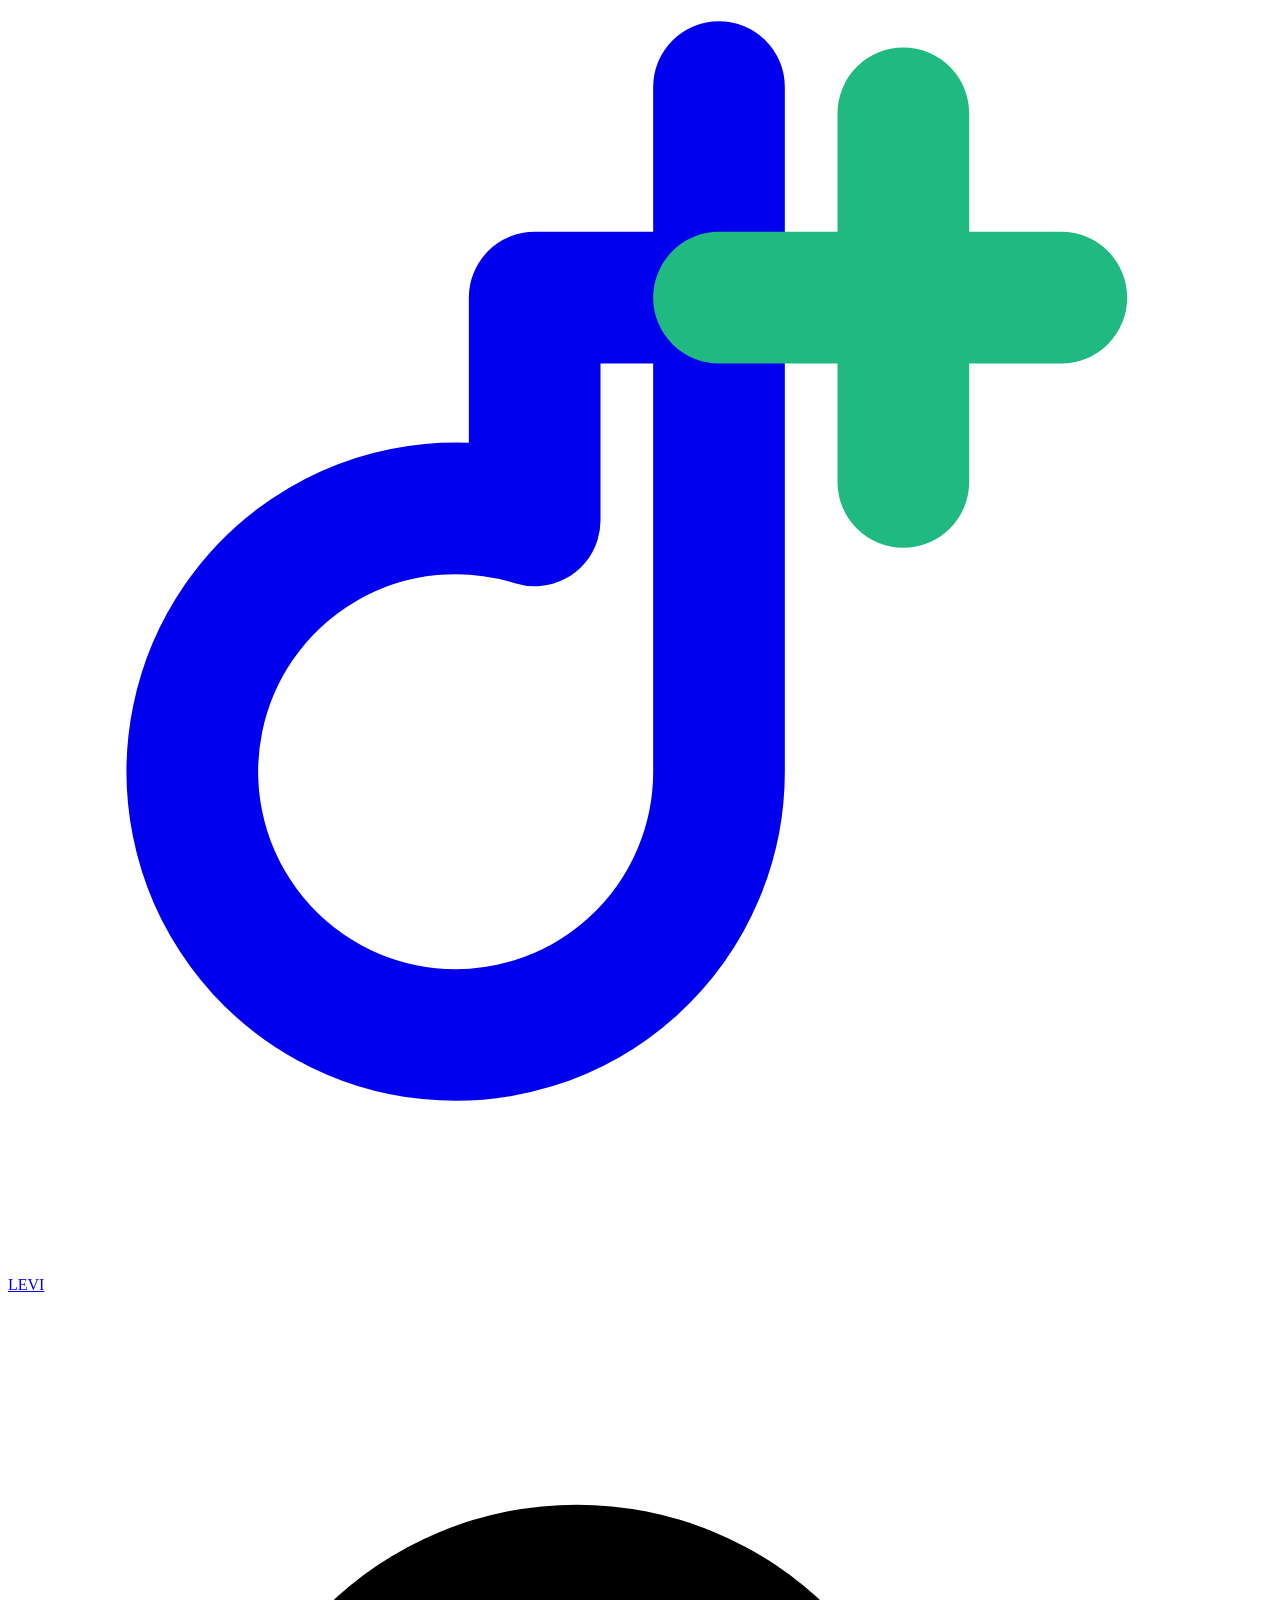
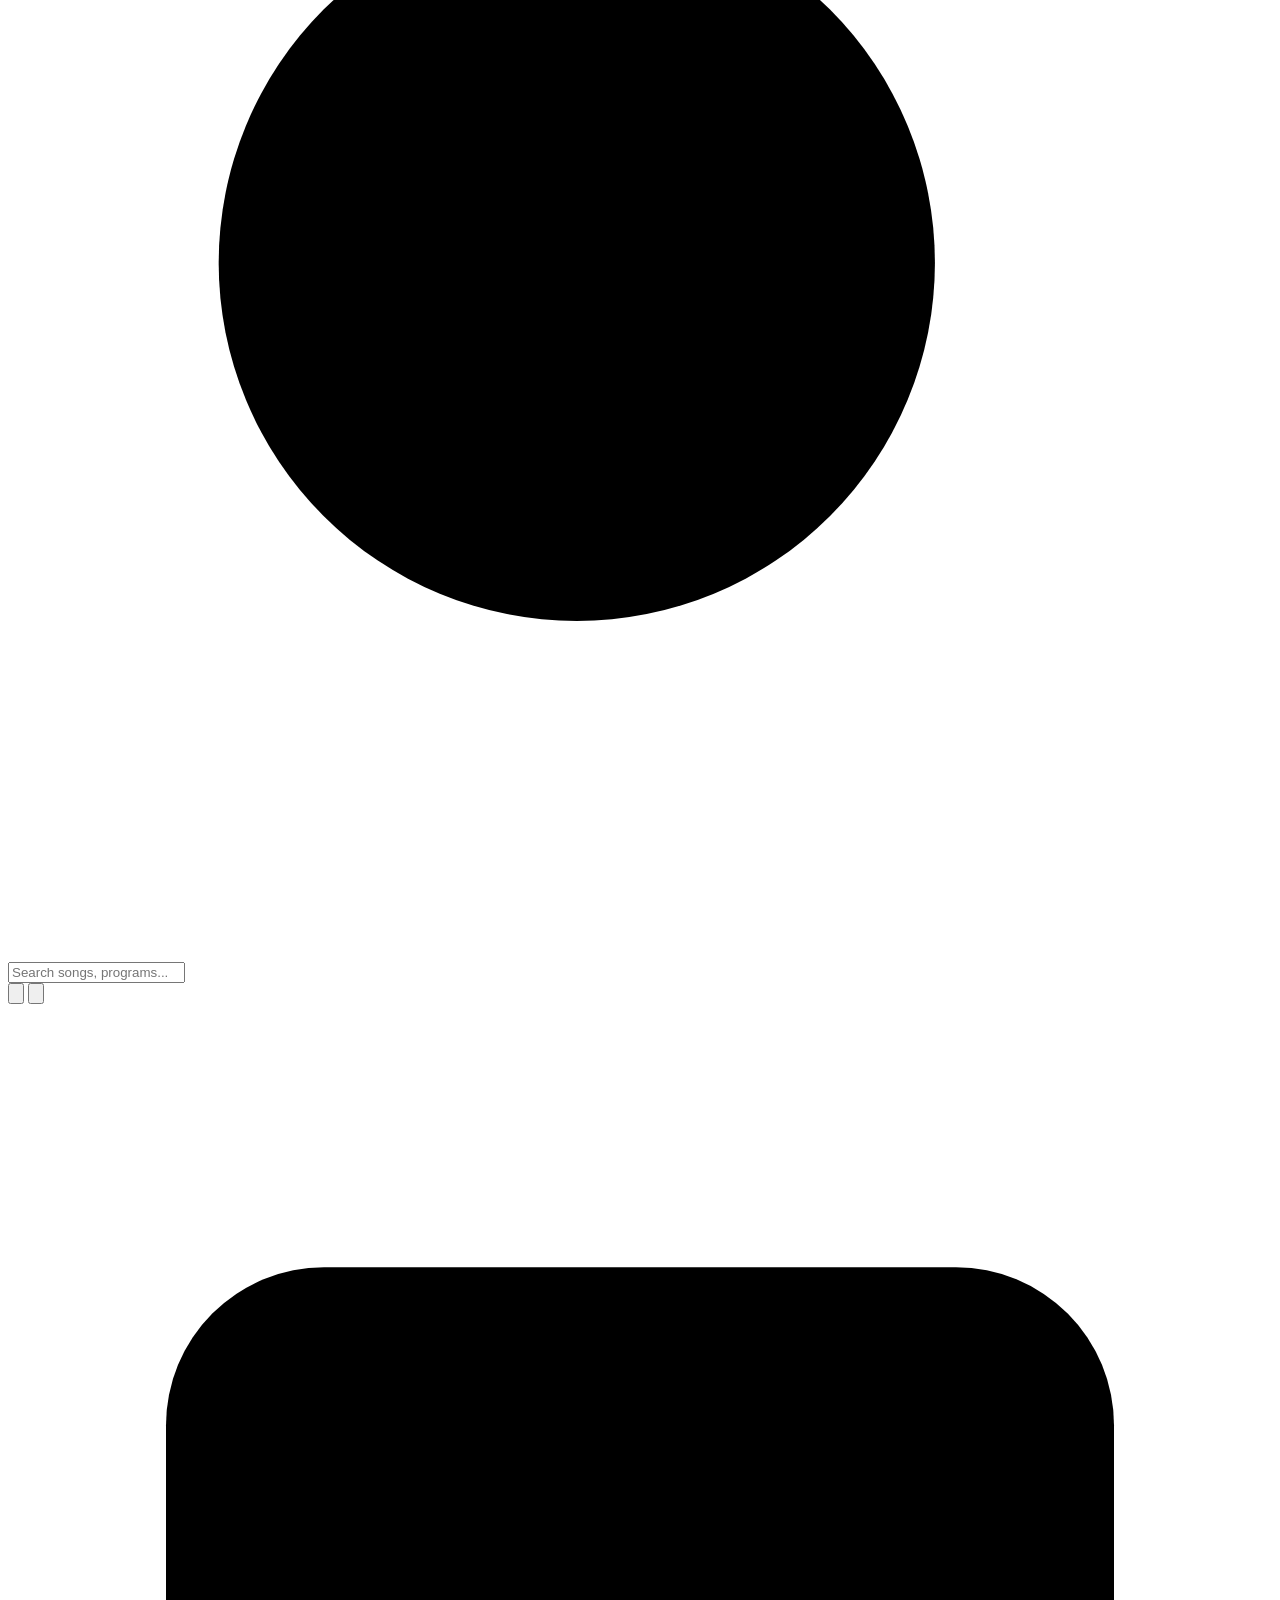
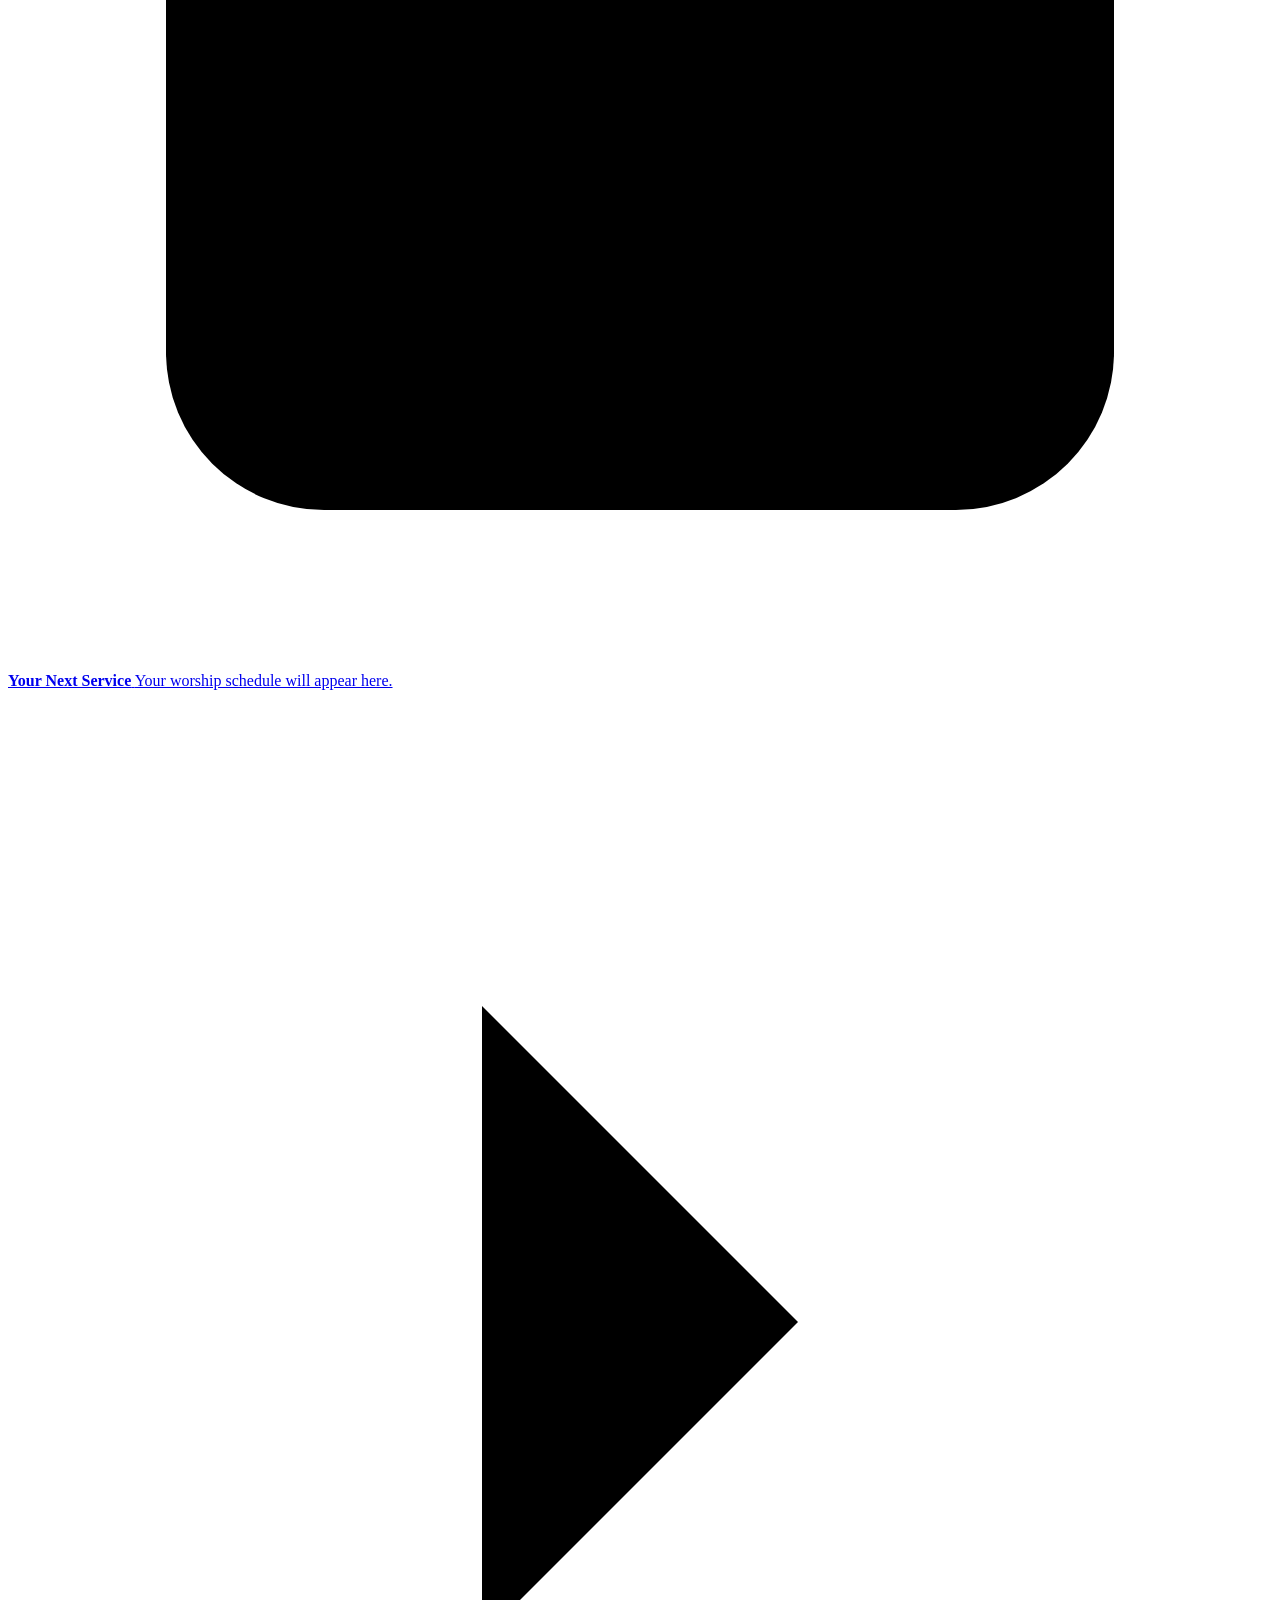
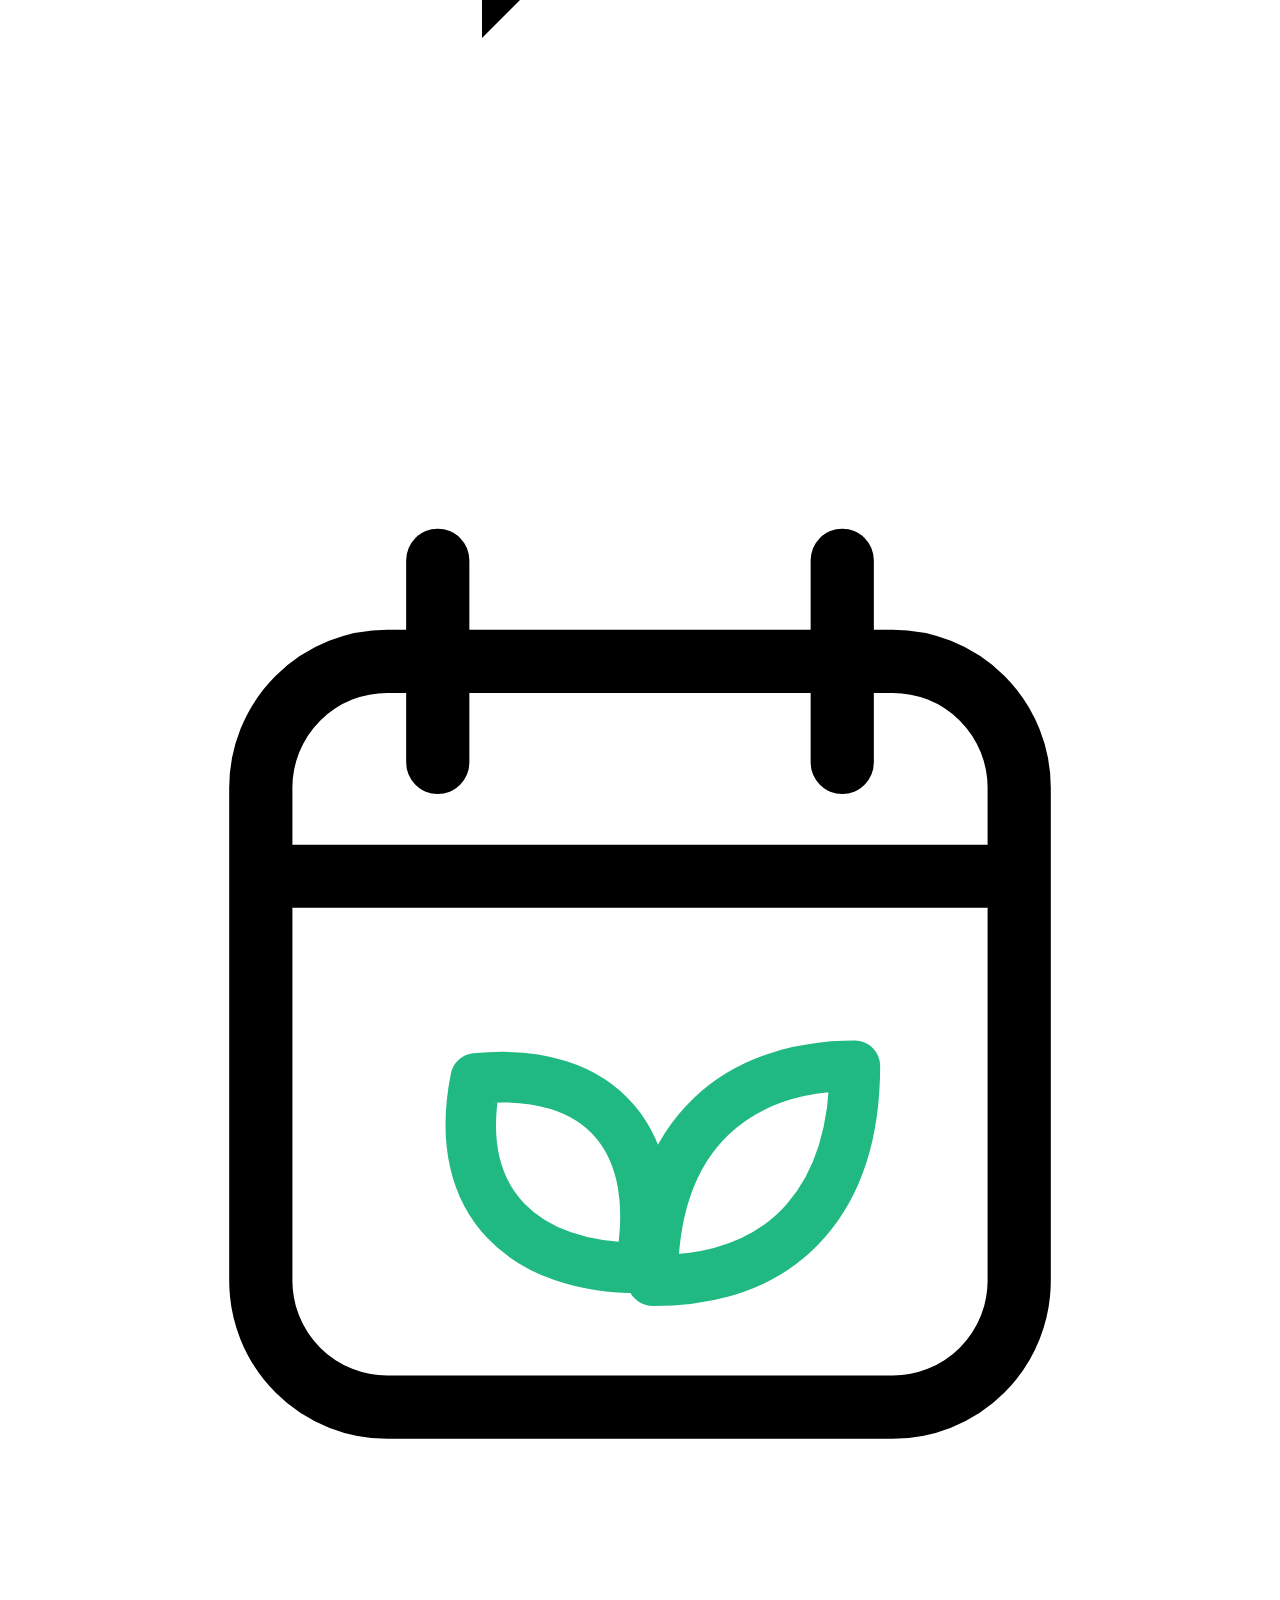
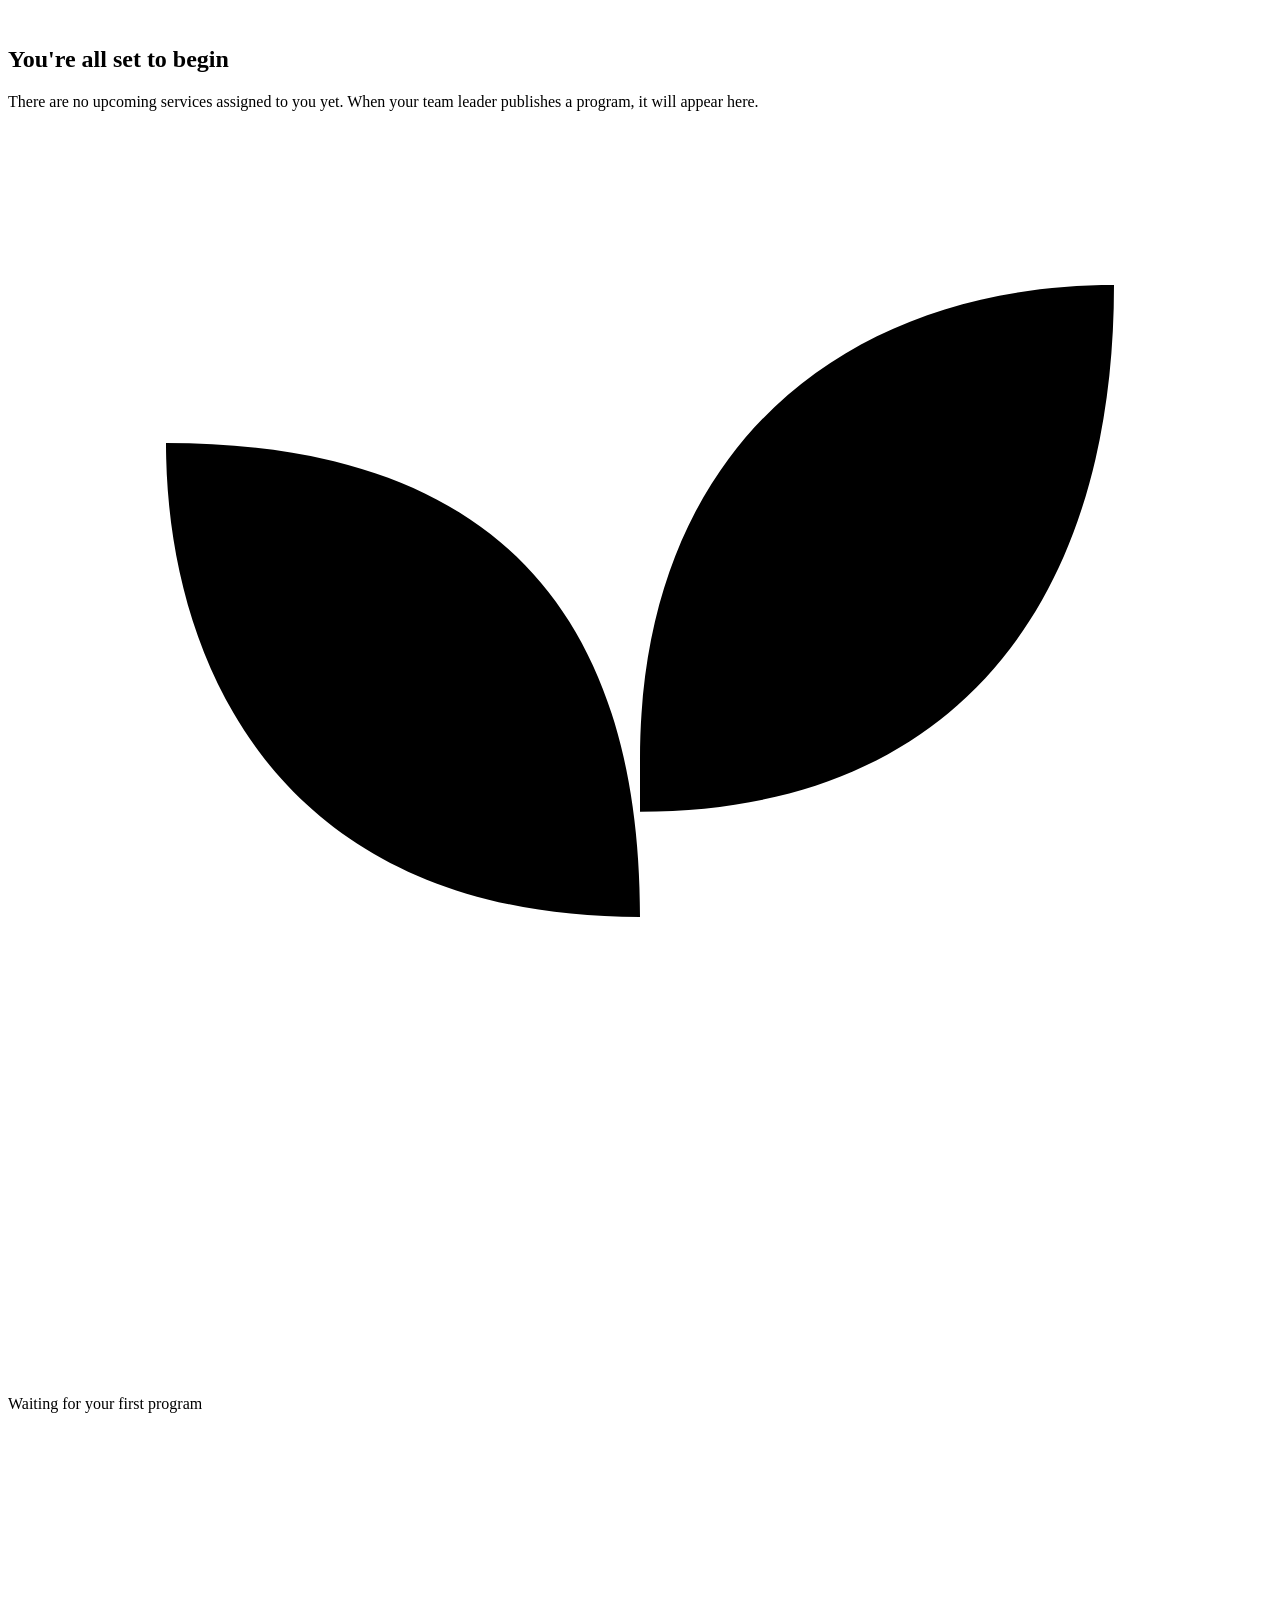
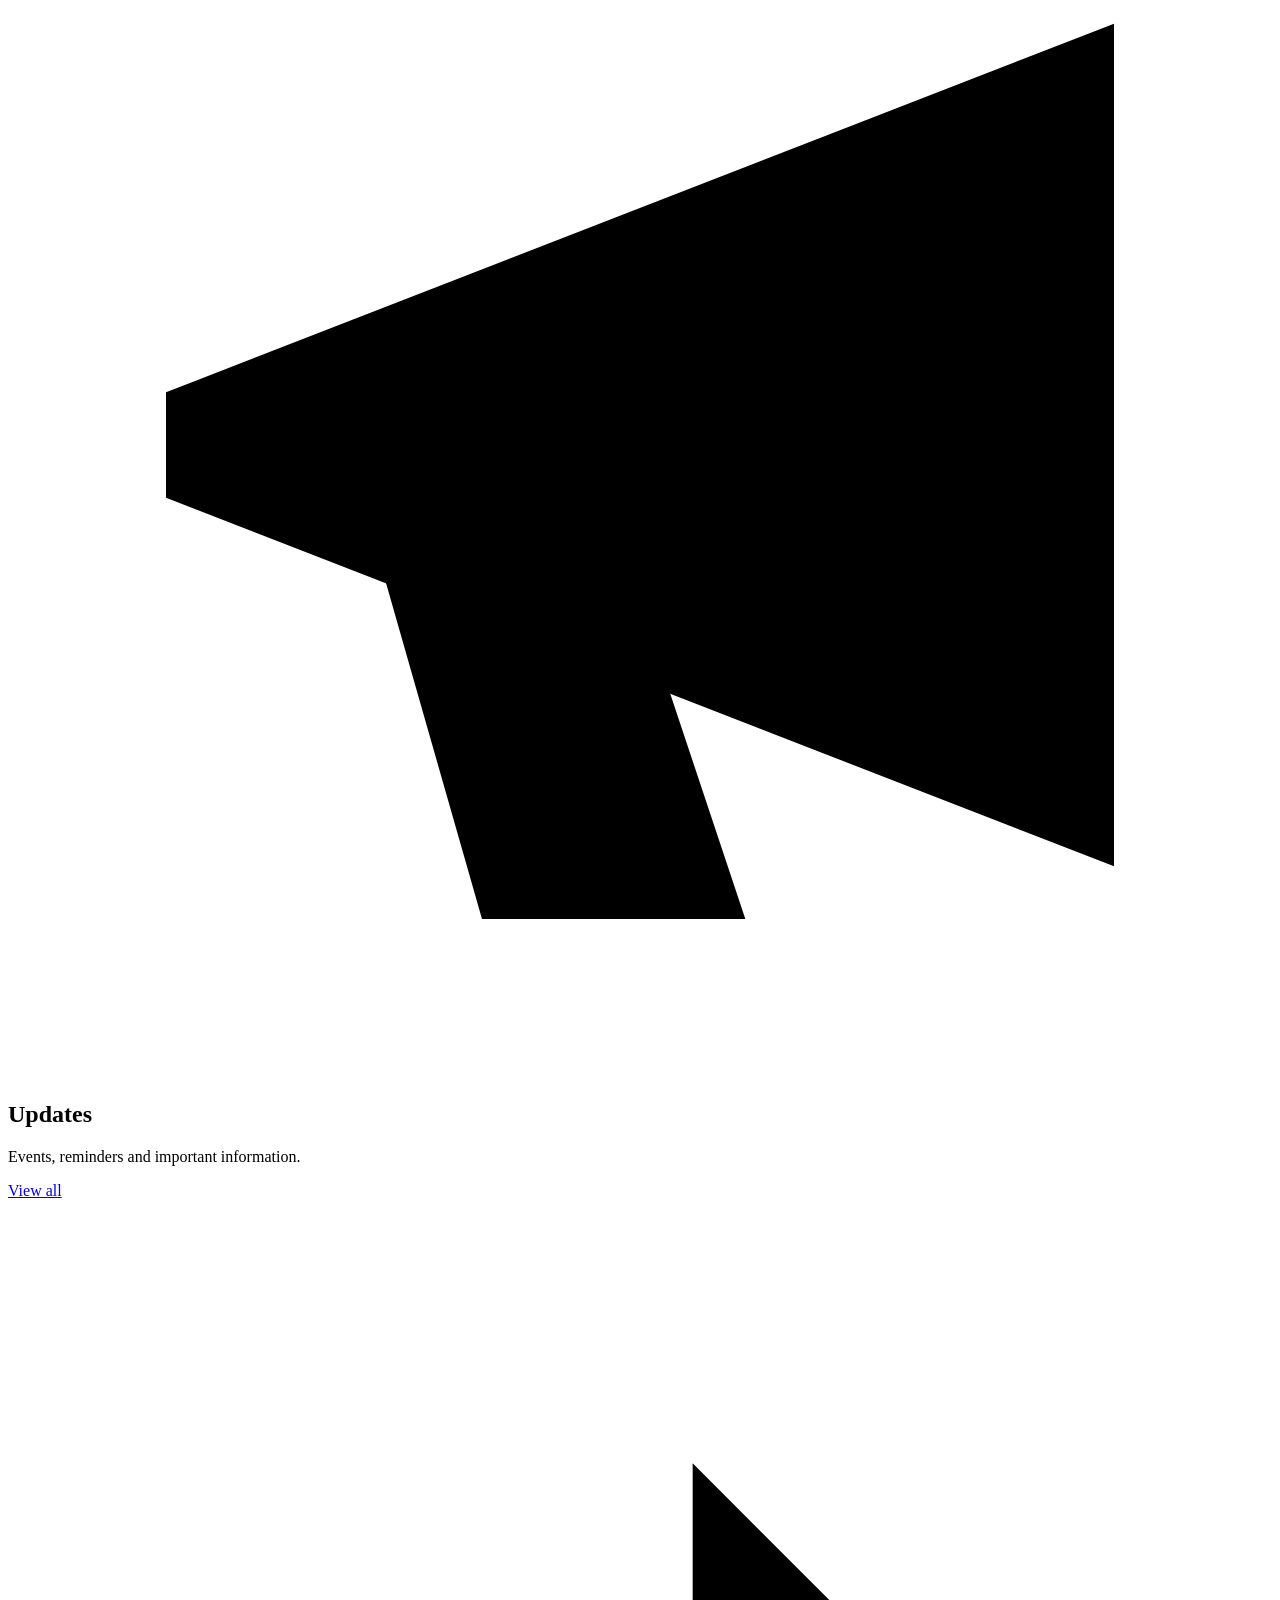
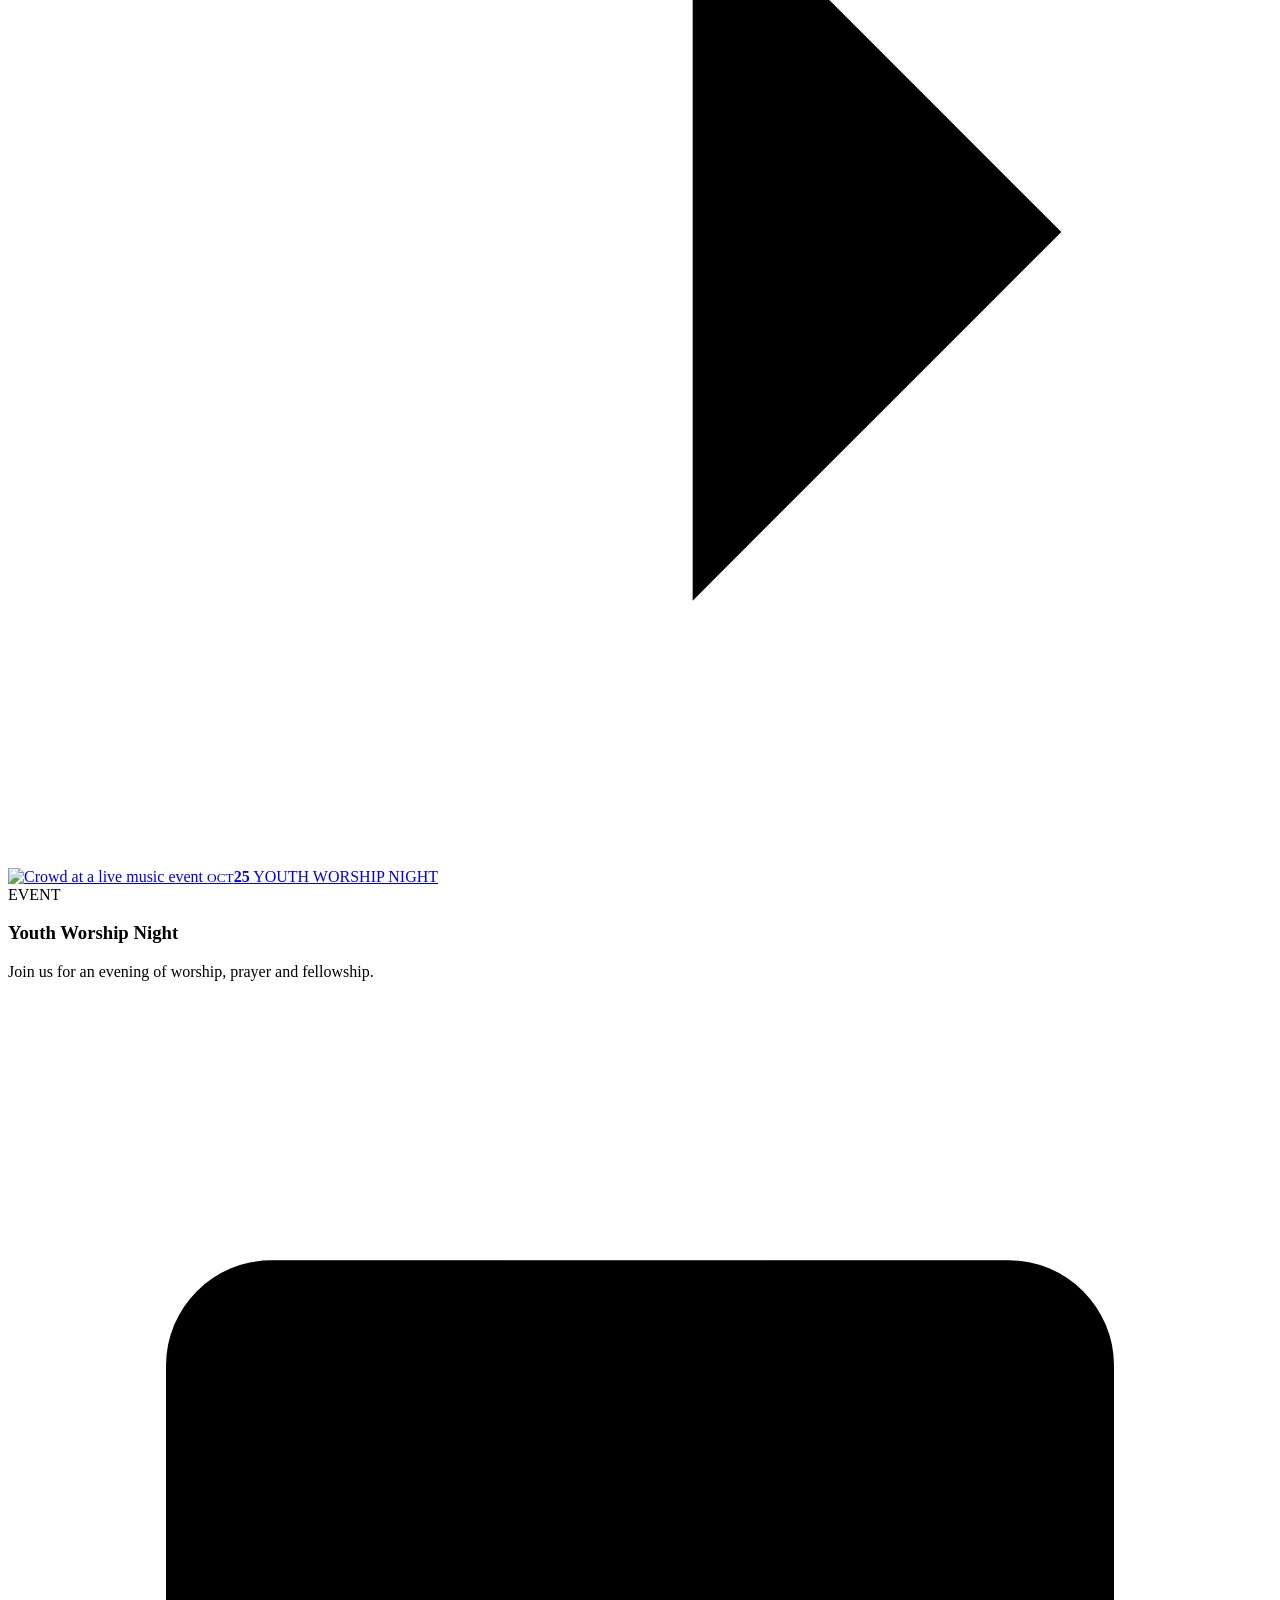
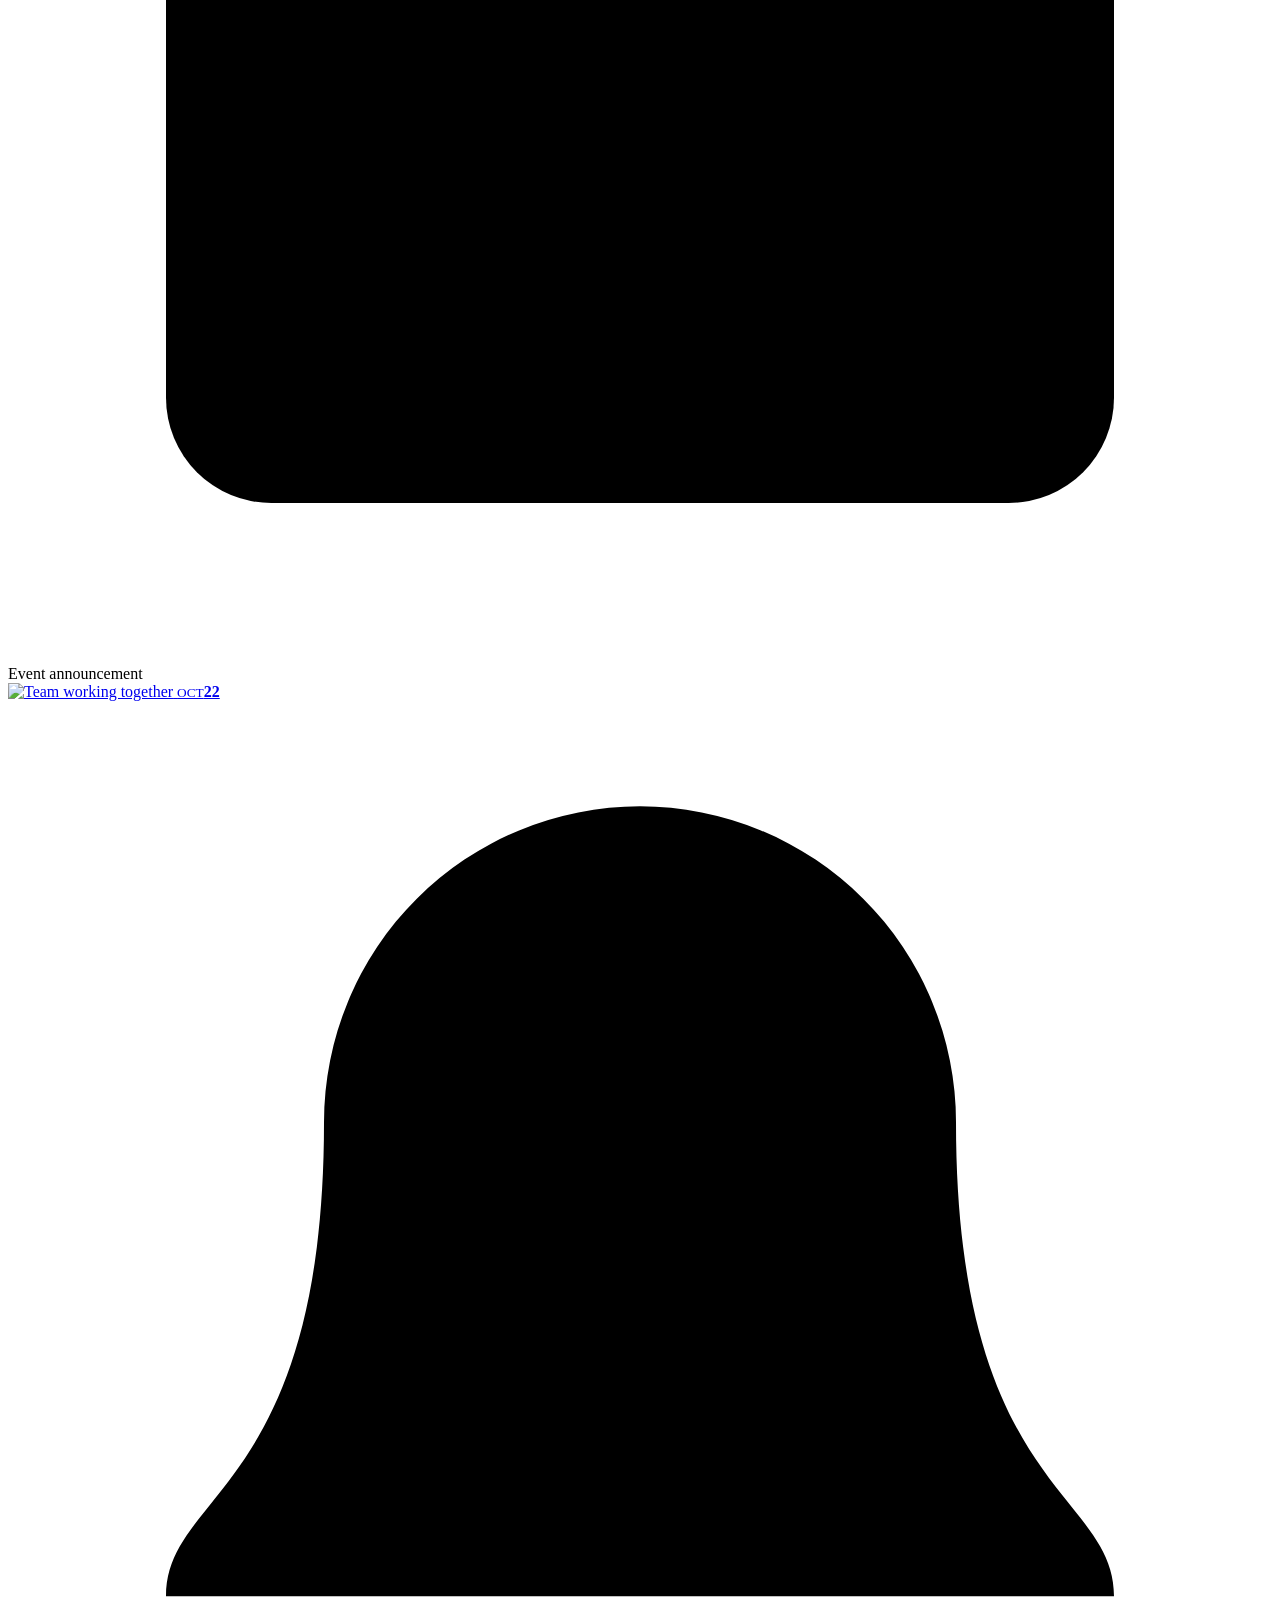
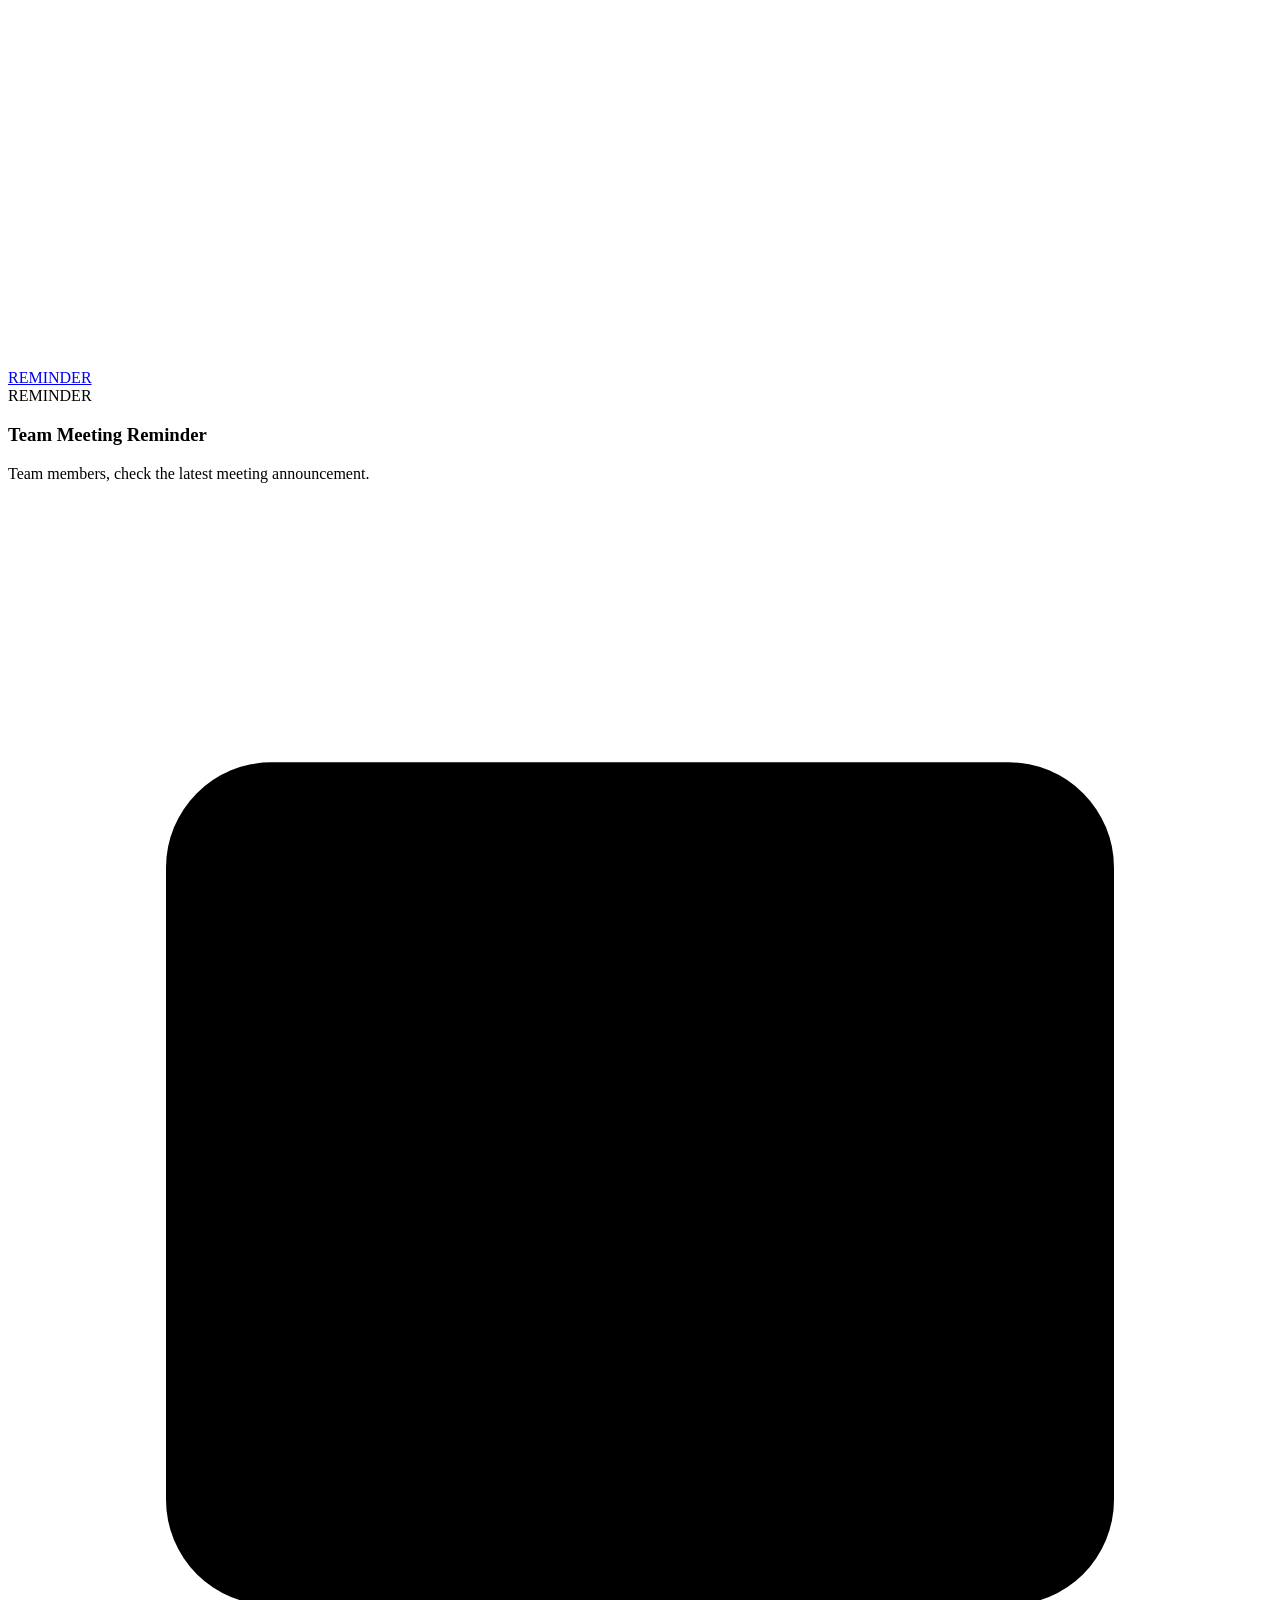
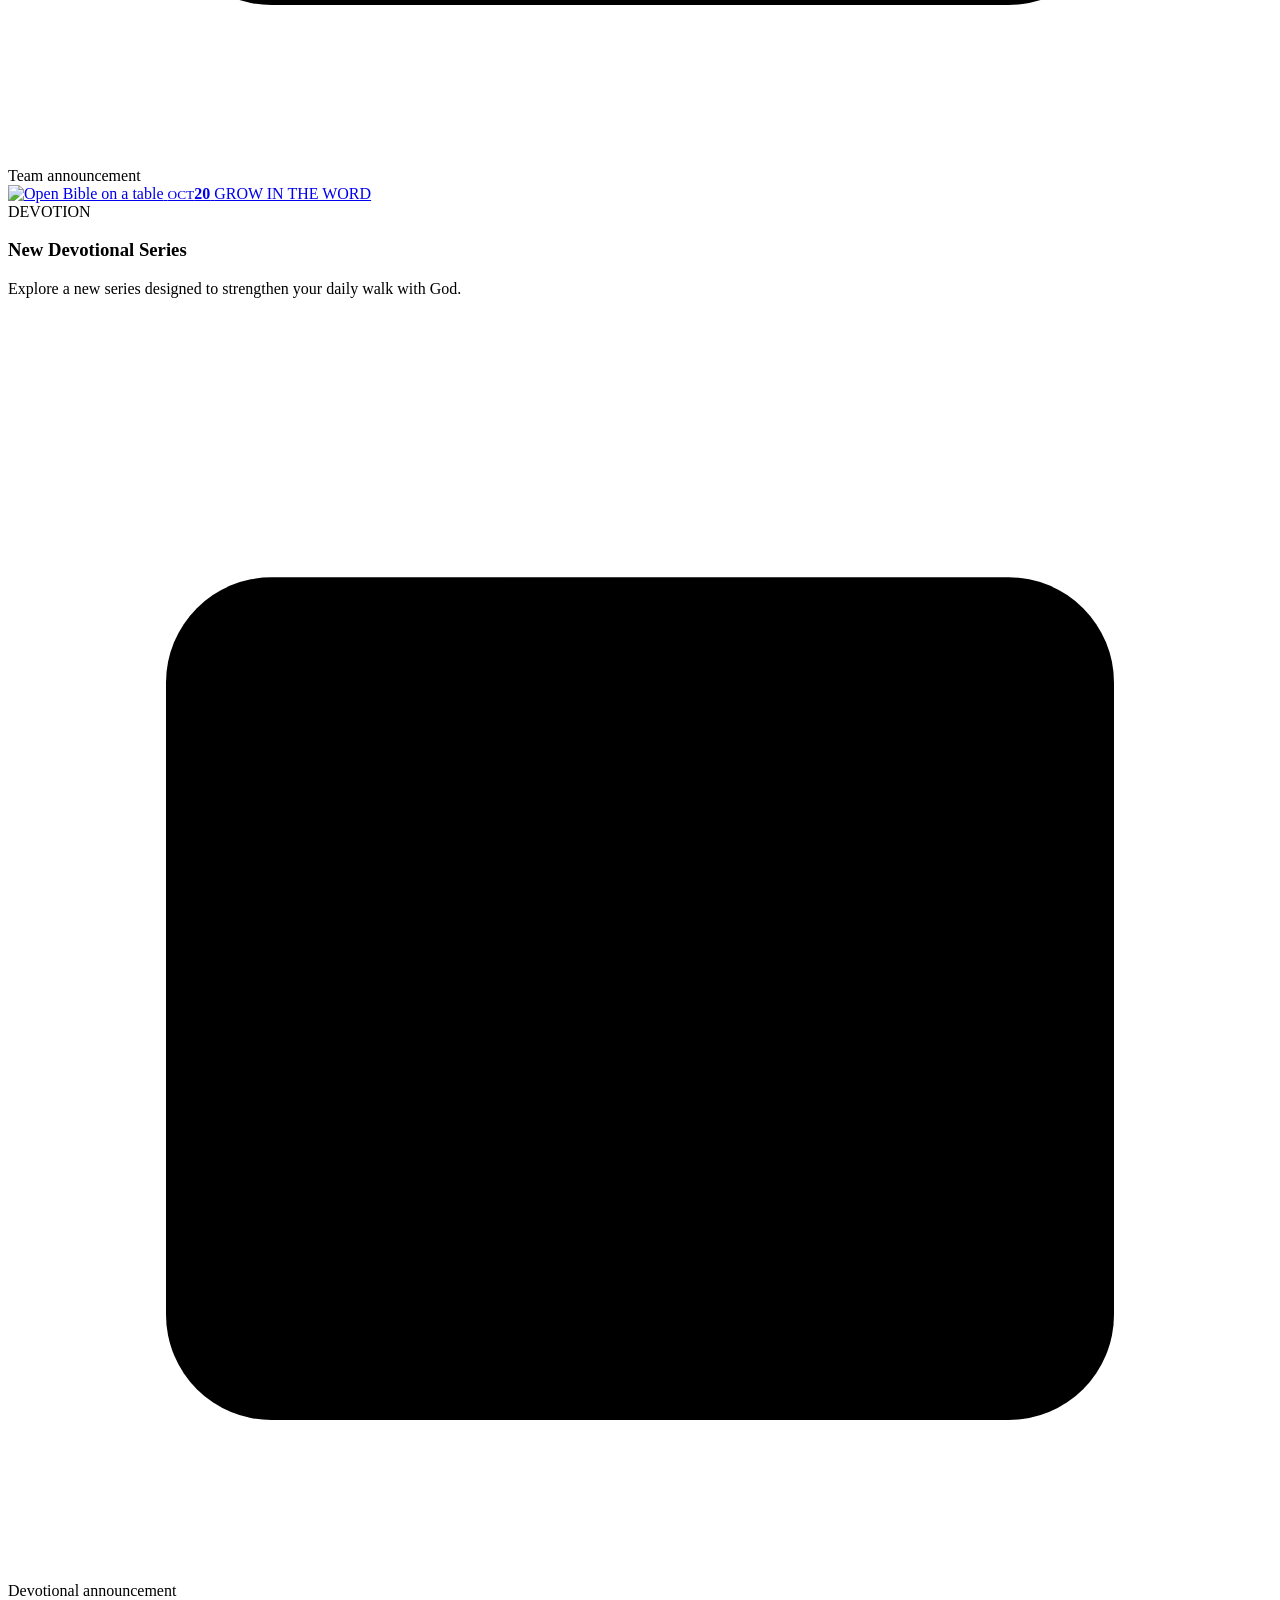
==== pages/dashboard.html @ 4d382a44 "Create dashboard.html" ====
<!DOCTYPE html>
<html lang="en">
<head>
  <meta charset="UTF-8">
  <meta name="viewport" content="width=device-width, initial-scale=1.0">
  <meta name="theme-color" content="#ffffff">
  <meta name="description" content="LEVI worship team dashboard">
  <title>LEVI | Home</title>

  <link rel="stylesheet" href="dashboard.css">
</head>

<body>
  <div class="app-shell">

    <!-- TOP BAR -->
    <header class="topbar">
      <a class="brand" href="dashboard.html" aria-label="LEVI Home">
        <svg class="brand-mark" viewBox="0 0 48 48" fill="none"
             aria-hidden="true">
          <path d="M27 3v26a10 10 0 1 1-7-9.54V11h7v18"
                stroke="currentColor" stroke-width="5"
                stroke-linecap="round" stroke-linejoin="round"/>
          <path d="M27 11h13M34 4v14"
                stroke="#20B981" stroke-width="5"
                stroke-linecap="round"/>
        </svg>
        <span>LEVI</span>
      </a>

      <label class="search-box">
        <svg viewBox="0 0 24 24" aria-hidden="true">
          <circle cx="10.8" cy="10.8" r="6.8"/>
          <path d="m16 16 4.5 4.5"/>
        </svg>
        <input id="dashboardSearch"
               type="search"
               placeholder="Search songs, programs..."
               aria-label="Search dashboard">
        <button id="clearSearch" class="clear-search"
                type="button" aria-label="Clear search" hidden>×</button>
      </label>

      <div class="header-actions">
        <button class="icon-button notification-button"
                id="notificationButton"
                aria-label="Notifications"
                type="button">
          <svg viewBox="0 0 24 24" aria-hidden="true">
            <path d="M18 8a6 6 0 0 0-12 0c0 7-3 7-3 9h18c0-2-3-2-3-9"/>
            <path d="M10 21h4"/>
          </svg>
          <span class="notification-dot"></span>
        </button>

        <button class="profile-button" id="profileButton"
                type="button" aria-label="Personal account">
          <svg viewBox="0 0 24 24" aria-hidden="true">
            <circle cx="12" cy="8" r="4"/>
            <path d="M4 21a8 8 0 0 1 16 0"/>
          </svg>
        </button>
      </div>
    </header>

    <main class="main-content">

      <!-- NEXT SERVICE -->
      <section class="service-card" id="nextService">
        <a class="service-heading" href="programs.html">
          <span class="service-icon">
            <svg viewBox="0 0 24 24" aria-hidden="true">
              <rect x="3" y="5" width="18" height="16" rx="3"/>
              <path d="M7 3v4M17 3v4M3 10h18"/>
              <path d="M8 14h2M14 14h2M8 17h2"/>
            </svg>
          </span>

          <span class="service-heading-copy">
            <strong>Your Next Service</strong>
            <span>Your worship schedule will appear here.</span>
          </span>

          <svg class="chevron" viewBox="0 0 24 24" aria-hidden="true">
            <path d="m9 18 6-6-6-6"/>
          </svg>
        </a>

        <div class="service-empty">
          <div class="calendar-art" aria-hidden="true">
            <svg viewBox="0 0 100 100" fill="none">
              <rect x="20" y="24" width="60" height="59"
                    rx="10" stroke="currentColor" stroke-width="5"/>
              <path d="M34 16v16M66 16v16M21 41h58"
                    stroke="currentColor" stroke-width="5"
                    stroke-linecap="round"/>
              <path d="M37 57c10-1 15 5 13 15-9 0-15-5-13-15Z"
                    stroke="#20B981" stroke-width="4"
                    stroke-linejoin="round"/>
              <path d="M51 73c0-12 7-17 16-17 0 10-5 17-16 17Z"
                    stroke="#20B981" stroke-width="4"
                    stroke-linejoin="round"/>
            </svg>
          </div>

          <h1>You're all set to begin</h1>
          <p>
            There are no upcoming services assigned to you yet.
            When your team leader publishes a program, it will appear here.
          </p>

          <div class="waiting-pill">
            <svg viewBox="0 0 24 24" aria-hidden="true">
              <path d="M12 21V11M12 15C5 15 3 10 3 6c6 0 9 3 9 9ZM12 12c0-6 4-9 9-9 0 6-3 10-9 10"/>
            </svg>
            <span>Waiting for your first program</span>
          </div>
        </div>
      </section>

      <!-- UPDATES -->
      <section class="updates-section" id="updates">
        <div class="section-heading">
          <div class="section-heading-main">
            <span class="section-icon">
              <svg viewBox="0 0 24 24" aria-hidden="true">
                <path d="m3 11 18-7v16L3 13v-2Z"/>
                <path d="m7 14 2 7h5l-3-9M21 9l2-2M21 16l2 2"/>
              </svg>
            </span>
            <div>
              <h2>Updates</h2>
              <p>Events, reminders and important information.</p>
            </div>
          </div>

          <a class="view-all" href="updates.html">
            View all
            <svg viewBox="0 0 24 24" aria-hidden="true">
              <path d="M5 12h14M13 5l7 7-7 7"/>
            </svg>
          </a>
        </div>

        <div class="updates-track" id="updatesTrack">

          <!-- DEMO UPDATE 1 -->
          <article class="update-card" data-search="youth worship night event">
            <a class="poster poster-youth" href="updates.html"
               aria-label="Youth Worship Night update">
              <img
                src="https://images.unsplash.com/photo-1501386761578-eac5c94b800a?auto=format&fit=crop&w=800&q=80"
                alt="Crowd at a live music event"
                loading="lazy">
              <span class="poster-date">
                <small>OCT</small><strong>25</strong>
              </span>
              <span class="poster-overlay">YOUTH WORSHIP NIGHT</span>
            </a>

            <div class="update-body">
              <span class="update-type event-type">EVENT</span>
              <h3>Youth Worship Night</h3>
              <p>Join us for an evening of worship, prayer and fellowship.</p>
              <div class="update-meta">
                <svg viewBox="0 0 24 24" aria-hidden="true">
                  <rect x="3" y="5" width="18" height="16" rx="2"/>
                  <path d="M7 3v4M17 3v4M3 10h18"/>
                </svg>
                <span>Event announcement</span>
              </div>
            </div>
          </article>

          <!-- DEMO UPDATE 2 -->
          <article class="update-card"
                   data-search="team meeting reminder rehearsal">
            <a class="poster poster-reminder" href="updates.html"
               aria-label="Team Meeting Reminder update">
              <img
                src="https://images.unsplash.com/photo-1516321318423-f06f85e504b3?auto=format&fit=crop&w=800&q=80"
                alt="Team working together"
                loading="lazy">
              <span class="poster-date">
                <small>OCT</small><strong>22</strong>
              </span>
              <span class="poster-overlay">
                <svg viewBox="0 0 24 24" aria-hidden="true">
                  <path d="M18 8a6 6 0 0 0-12 0c0 7-3 7-3 9h18c0-2-3-2-3-9"/>
                  <path d="M10 21h4"/>
                </svg>
                REMINDER
              </span>
            </a>

            <div class="update-body">
              <span class="update-type reminder-type">REMINDER</span>
              <h3>Team Meeting Reminder</h3>
              <p>Team members, check the latest meeting announcement.</p>
              <div class="update-meta">
                <svg viewBox="0 0 24 24" aria-hidden="true">
                  <rect x="3" y="5" width="18" height="16" rx="2"/>
                  <path d="M7 3v4M17 3v4M3 10h18"/>
                </svg>
                <span>Team announcement</span>
              </div>
            </div>
          </article>

          <!-- DEMO UPDATE 3 -->
          <article class="update-card"
                   data-search="new devotional series bible scripture">
            <a class="poster poster-devotion" href="updates.html"
               aria-label="New Devotional Series update">
              <img
                src="https://images.unsplash.com/photo-1504052434569-70ad5836ab65?auto=format&fit=crop&w=800&q=80"
                alt="Open Bible on a table"
                loading="lazy">
              <span class="poster-date">
                <small>OCT</small><strong>20</strong>
              </span>
              <span class="poster-overlay">GROW IN THE WORD</span>
            </a>

            <div class="update-body">
              <span class="update-type info-type">DEVOTION</span>
              <h3>New Devotional Series</h3>
              <p>Explore a new series designed to strengthen your daily walk with God.</p>
              <div class="update-meta">
                <svg viewBox="0 0 24 24" aria-hidden="true">
                  <rect x="3" y="5" width="18" height="16" rx="2"/>
                  <path d="M7 3v4M17 3v4M3 10h18"/>
                </svg>
                <span>Devotional announcement</span>
              </div>
            </div>
          </article>

        </div>

        <p class="no-results" id="noSearchResults" hidden>
          No matching updates found.
        </p>
      </section>

      <!-- DAILY DEVOTION -->
      <section class="devotion-banner" id="dailyDevotion">
        <div class="devotion-icon">
          <svg viewBox="0 0 24 24" aria-hidden="true">
            <path d="M12 6C9 3 5 3 3 4v16c3-1 6-1 9 2 3-3 6-3 9-2V4c-2-1-6-1-9 2Z"/>
            <path d="M12 6v16"/>
          </svg>
        </div>

        <div class="devotion-copy">
          <h2>Daily Devotion</h2>
          <p>A little time with God each day makes a big difference.</p>
          <a href="devotion.html" class="devotion-link">
            Read today
            <svg viewBox="0 0 24 24" aria-hidden="true">
              <path d="M5 12h14M13 5l7 7-7 7"/>
            </svg>
          </a>
        </div>

        <div class="devotion-decoration" aria-hidden="true">
          <svg viewBox="0 0 120 120" fill="none">
            <path d="M60 105V43M60 69C36 69 24 53 24 33c23 0 36 14 36 36ZM60 54c0-24 16-38 37-38 0 24-14 39-37 39Z"
                  stroke="currentColor" stroke-width="5"
                  stroke-linecap="round" stroke-linejoin="round"/>
          </svg>
        </div>
      </section>

    </main>

    <!-- BOTTOM NAVIGATION -->
    <nav class="bottom-nav" aria-label="Main navigation">
      <a class="nav-item active" href="dashboard.html"
         aria-current="page">
        <svg viewBox="0 0 24 24" aria-hidden="true">
          <path d="m3 10 9-7 9 7v10a1 1 0 0 1-1 1h-6v-7h-4v7H4a1 1 0 0 1-1-1V10Z"/>
        </svg>
        <span>Home</span>
      </a>

      <a class="nav-item" href="programs.html">
        <svg viewBox="0 0 24 24" aria-hidden="true">
          <rect x="3" y="5" width="18" height="16" rx="3"/>
          <path d="M7 3v4M17 3v4M3 10h18M8 14h2M14 14h2M8 17h2"/>
        </svg>
        <span>Programs</span>
      </a>

      <a class="nav-item" href="songs.html">
        <svg viewBox="0 0 24 24" aria-hidden="true">
          <path d="M9 18V5l12-2v13"/>
          <circle cx="6" cy="18" r="3"/>
          <circle cx="18" cy="16" r="3"/>
        </svg>
        <span>Songs</span>
      </a>

      <a class="nav-item" href="chat.html">
        <svg viewBox="0 0 24 24" aria-hidden="true">
          <path d="M21 11.5a8.5 8.5 0 0 1-8.5 8.5 9 9 0 0 1-4-.9L3 21l1.9-5.5a9 9 0 0 1-.9-4A8.5 8.5 0 0 1 12.5 3H13a8.5 8.5 0 0 1 8 8v.5Z"/>
          <path d="M8 12h.01M12 12h.01M16 12h.01"/>
        </svg>
        <span>Chat</span>
      </a>

      <a class="nav-item" href="updates.html">
        <svg viewBox="0 0 24 24" aria-hidden="true">
          <path d="m3 11 18-7v16L3 13v-2Z"/>
          <path d="m7 14 2 7h5l-3-9M21 9l2-2M21 16l2 2"/>
        </svg>
        <span>Updates</span>
      </a>

      <a class="nav-item" href="settings.html">
        <svg viewBox="0 0 24 24" aria-hidden="true">
          <circle cx="12" cy="12" r="3"/>
          <path d="m19.4 15 .1.1 1.4 1.1-1.5 2.6-1.7-.6a8 8 0 0 1-1.6.9l-.3 1.8h-3l-.3-1.8a8 8 0 0 1-1.6-.9l-1.7.6-1.5-2.6 1.4-1.1a8 8 0 0 1 0-1.9l-1.4-1.2 1.5-2.5 1.7.6a8 8 0 0 1 1.6-.9l.3-1.8h3l.3 1.8a8 8 0 0 1 1.6.9l1.7-.6 1.5 2.5-1.4 1.2a8 8 0 0 1 0 1.9Z"
                transform="translate(-1 -1)"/>
        </svg>
        <span>Settings</span>
      </a>
    </nav>

  </div>

  <div class="toast" id="toast" role="status" aria-live="polite"></div>

  <script type="module">
    const searchInput = document.getElementById("dashboardSearch");
    const clearButton = document.getElementById("clearSearch");
    const updateCards = [...document.querySelectorAll(".update-card")];
    const noResults = document.getElementById("noSearchResults");
    const toast = document.getElementById("toast");
    let toastTimer;

    function showToast(message) {
      toast.textContent = message;
      toast.classList.add("visible");
      clearTimeout(toastTimer);
      toastTimer = setTimeout(() => {
        toast.classList.remove("visible");
      }, 2600);
    }

    function filterUpdates() {
      const query = searchInput.value.trim().toLowerCase();
      let visible = 0;

      updateCards.forEach(card => {
        const matches = card.textContent.toLowerCase().includes(query)
          || (card.dataset.search || "").includes(query);

        card.hidden = !matches;
        if (matches) visible++;
      });

      noResults.hidden = visible > 0;
      clearButton.hidden = !query;
    }

    searchInput.addEventListener("input", filterUpdates);

    clearButton.addEventListener("click", () => {
      searchInput.value = "";
      filterUpdates();
      searchInput.focus();
    });

    document.getElementById("notificationButton")
      .addEventListener("click", () => {
        showToast("You're all caught up with this demo.");
      });

    document.getElementById("profileButton")
      .addEventListener("click", () => {
        window.location.href = "settings.html";
      });

    // Keep unfinished destinations from leading to a 404.
    // Replace this with real navigation as each page is built.
    document.querySelectorAll(
      'a[href="programs.html"], a[href="songs.html"], ' +
      'a[href="chat.html"], a[href="updates.html"], ' +
      'a[href="settings.html"], a[href="devotion.html"]'
    ).forEach(link => {
      link.addEventListener("click", event => {
        event.preventDefault();
        const page = link.getAttribute("href");
        showToast(page.replace(".html", "") +
          " will be connected when that page is ready.");
      });
    });
  </script>
</body>
</html>
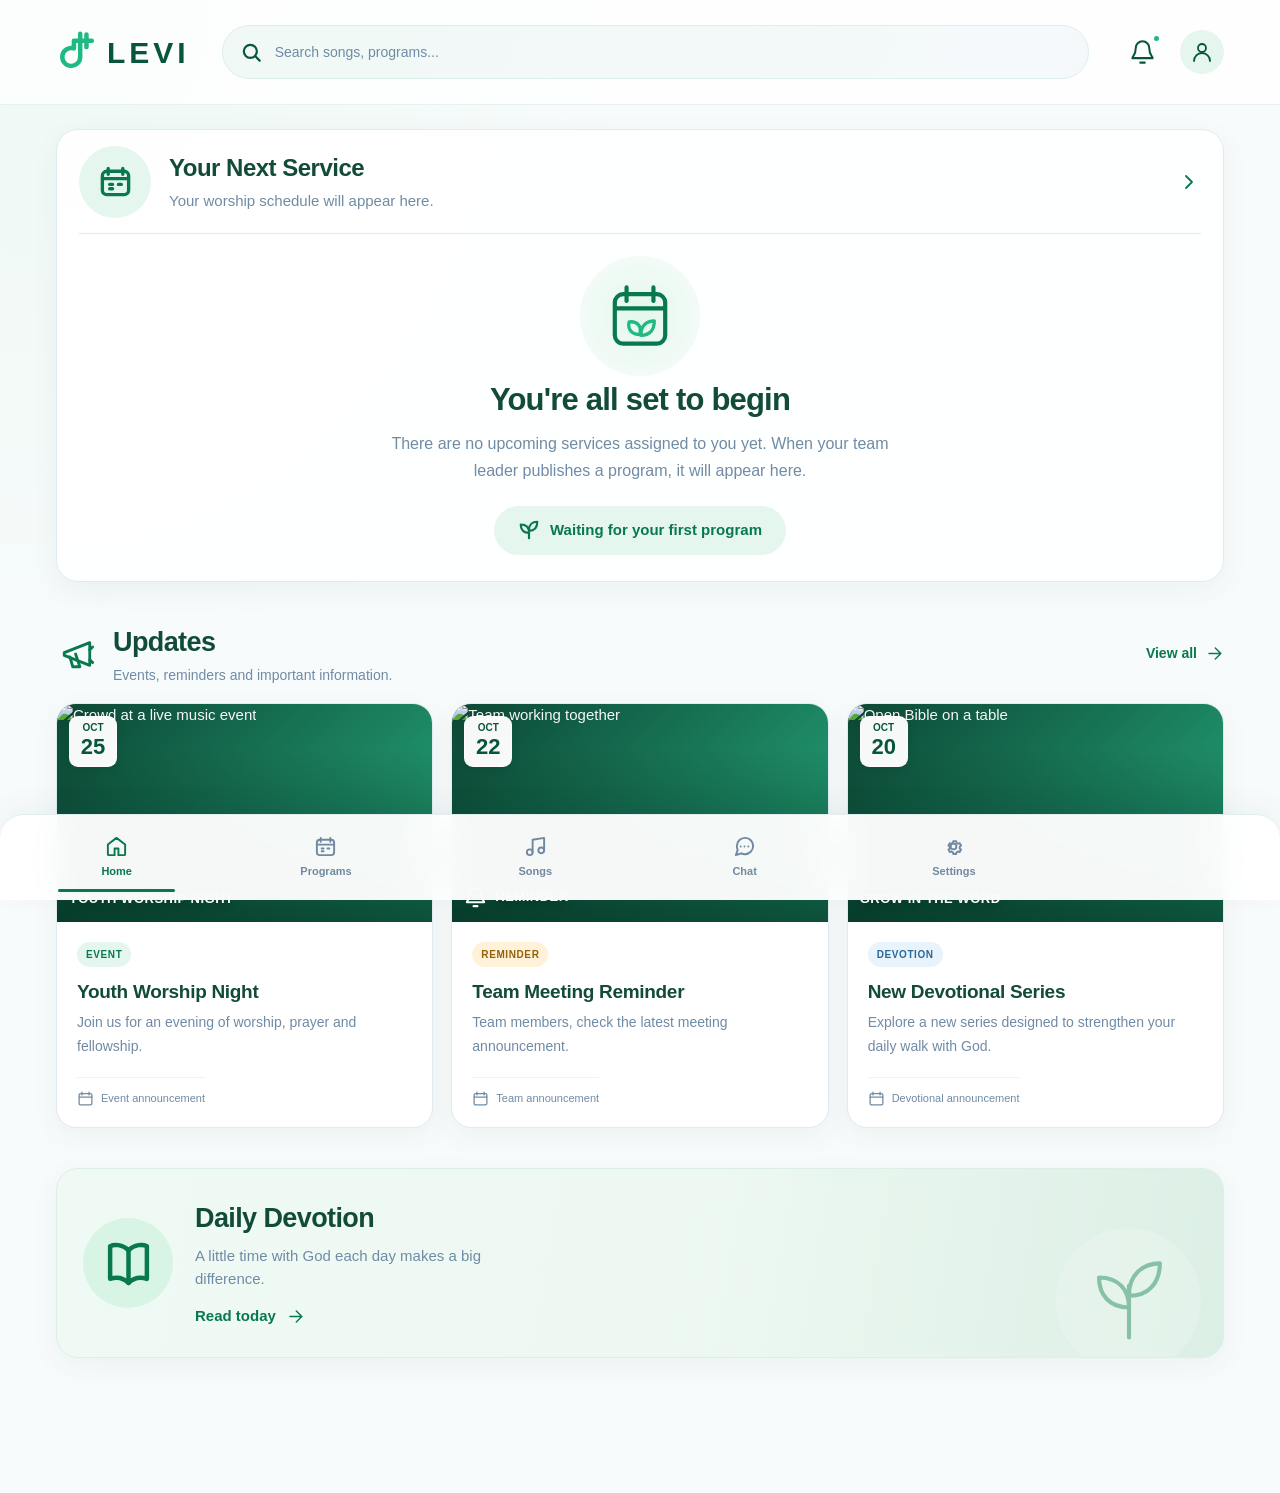
==== commit f4204c4d: "Update dashboard.html" ====
--- a/pages/dashboard.html
+++ b/pages/dashboard.html
@@ -310,13 +310,7 @@
         <span>Chat</span>
       </a>
 
-      <a class="nav-item" href="updates.html">
-        <svg viewBox="0 0 24 24" aria-hidden="true">
-          <path d="m3 11 18-7v16L3 13v-2Z"/>
-          <path d="m7 14 2 7h5l-3-9M21 9l2-2M21 16l2 2"/>
-        </svg>
-        <span>Updates</span>
-      </a>
+
 
       <a class="nav-item" href="settings.html">
         <svg viewBox="0 0 24 24" aria-hidden="true">
--- a/pages/dashboard.css
+++ b/pages/dashboard.css
@@ -0,0 +1,1165 @@
+
+/* LEVI — Premium responsive dashboard */
+
+:root {
+  --green: #08794d;
+  --green-dark: #07563b;
+  --green-bright: #20b981;
+  --green-soft: #e5f6ee;
+  --green-pale: #f3faf6;
+  --text: #124b38;
+  --muted: #708ba5;
+  --border: #dfebf0;
+  --surface: #ffffff;
+  --page: #f8fbfc;
+  --shadow: 0 8px 28px rgba(19, 75, 57, .055);
+  --radius: 22px;
+}
+
+* {
+  box-sizing: border-box;
+}
+
+html {
+  scroll-behavior: smooth;
+  -webkit-text-size-adjust: 100%;
+}
+
+body {
+  margin: 0;
+  color: var(--text);
+  background:
+    radial-gradient(ellipse at 5% 0%, #eef9f4 0, transparent 35%),
+    var(--page);
+  font-family: Inter, -apple-system, BlinkMacSystemFont, "Segoe UI",
+    Roboto, Arial, sans-serif;
+  font-size: 15px;
+  line-height: 1.5;
+  -webkit-font-smoothing: antialiased;
+}
+
+button,
+input,
+a {
+  font: inherit;
+}
+
+a {
+  color: inherit;
+  text-decoration: none;
+}
+
+button {
+  color: inherit;
+}
+
+button:focus-visible,
+a:focus-visible,
+input:focus-visible {
+  outline: 3px solid #78dcb2;
+  outline-offset: 3px;
+}
+
+svg {
+  display: block;
+  width: 24px;
+  height: 24px;
+  fill: none;
+  stroke: currentColor;
+  stroke-width: 1.8;
+  stroke-linecap: round;
+  stroke-linejoin: round;
+}
+
+[hidden] {
+  display: none !important;
+}
+
+.app-shell {
+  width: 100%;
+  max-width: 1600px;
+  min-height: 100vh;
+  margin: 0 auto;
+  padding-bottom: 110px;
+}
+
+/* HEADER */
+
+.topbar {
+  display: grid;
+  grid-template-columns: auto minmax(160px, 1fr) auto;
+  align-items: center;
+  gap: clamp(12px, 2.5vw, 34px);
+  padding: 25px clamp(20px, 4.5vw, 56px);
+  background: rgba(255, 255, 255, .84);
+  border-bottom: 1px solid rgba(223, 235, 240, .7);
+}
+
+.brand {
+  display: inline-flex;
+  align-items: center;
+  gap: 8px;
+  color: var(--green-dark);
+  font-size: 30px;
+  font-weight: 850;
+  letter-spacing: 4px;
+}
+
+.brand-mark {
+  width: 43px;
+  height: 43px;
+  color: var(--green-bright);
+  stroke-width: 4;
+}
+
+.search-box {
+  display: flex;
+  align-items: center;
+  gap: 12px;
+  min-width: 0;
+  height: 54px;
+  padding: 0 17px;
+  border: 1px solid #dcefe8;
+  border-radius: 100px;
+  background: linear-gradient(110deg, #f0f9f6, #f5f9fb);
+  color: var(--green-dark);
+  transition: border-color .2s, box-shadow .2s;
+}
+
+.search-box:focus-within {
+  border-color: #7ac9a8;
+  box-shadow: 0 0 0 4px rgba(32, 185, 129, .09);
+}
+
+.search-box > svg {
+  width: 23px;
+  height: 23px;
+  flex-shrink: 0;
+  stroke-width: 2.3;
+}
+
+.search-box input {
+  width: 100%;
+  min-width: 0;
+  padding: 0;
+  border: 0;
+  outline: 0;
+  background: transparent;
+  color: var(--text);
+  font-size: 14px;
+}
+
+.search-box input::placeholder {
+  color: var(--muted);
+}
+
+.clear-search {
+  width: 28px;
+  height: 28px;
+  flex-shrink: 0;
+  border: 0;
+  border-radius: 50%;
+  background: #dcefe7;
+  cursor: pointer;
+}
+
+.header-actions {
+  display: flex;
+  align-items: center;
+  gap: 16px;
+}
+
+.icon-button,
+.profile-button {
+  display: grid;
+  place-items: center;
+  position: relative;
+  flex-shrink: 0;
+  border: 0;
+  cursor: pointer;
+}
+
+.icon-button {
+  width: 43px;
+  height: 43px;
+  background: transparent;
+  color: var(--green-dark);
+}
+
+.icon-button svg {
+  width: 27px;
+  height: 27px;
+}
+
+.notification-dot {
+  position: absolute;
+  top: 3px;
+  right: 3px;
+  width: 9px;
+  height: 9px;
+  border: 2px solid white;
+  border-radius: 50%;
+  background: var(--green-bright);
+}
+
+.profile-button {
+  width: 44px;
+  height: 44px;
+  border-radius: 50%;
+  background: var(--green-soft);
+  color: var(--green-dark);
+  transition: background .2s;
+}
+
+.profile-button:hover {
+  background: #d3f0e2;
+}
+
+/* MAIN LAYOUT */
+
+.main-content {
+  display: flex;
+  flex-direction: column;
+  gap: 34px;
+  padding: 24px clamp(18px, 4.5vw, 56px) 35px;
+}
+
+/* NEXT SERVICE */
+
+.service-card {
+  overflow: hidden;
+  border: 1px solid var(--border);
+  border-radius: var(--radius);
+  background: rgba(255, 255, 255, .92);
+  box-shadow: var(--shadow);
+}
+
+.service-heading {
+  display: flex;
+  align-items: center;
+  gap: 18px;
+  min-height: 104px;
+  margin: 0 22px;
+  border-bottom: 1px solid var(--border);
+}
+
+.service-icon {
+  display: grid;
+  place-items: center;
+  width: 72px;
+  height: 72px;
+  flex-shrink: 0;
+  border-radius: 50%;
+  background: var(--green-soft);
+  color: var(--green);
+}
+
+.service-icon svg {
+  width: 35px;
+  height: 35px;
+  stroke-width: 2.3;
+}
+
+.service-heading-copy {
+  display: flex;
+  flex: 1;
+  flex-direction: column;
+  gap: 4px;
+  min-width: 0;
+}
+
+.service-heading-copy strong {
+  font-size: clamp(18px, 2.2vw, 24px);
+  font-weight: 750;
+  letter-spacing: -.5px;
+}
+
+.service-heading-copy > span {
+  color: var(--muted);
+  font-size: 15px;
+}
+
+.chevron {
+  flex-shrink: 0;
+  color: var(--green);
+}
+
+.service-empty {
+  display: flex;
+  flex-direction: column;
+  align-items: center;
+  padding: 22px 24px 26px;
+  text-align: center;
+}
+
+.calendar-art {
+  display: grid;
+  place-items: center;
+  width: 120px;
+  height: 120px;
+  border-radius: 50%;
+  background: radial-gradient(circle, #e3f7ed 0%, #f3fbf7 70%);
+  color: var(--green);
+}
+
+.calendar-art svg {
+  width: 84px;
+  height: 84px;
+  stroke-width: 3;
+}
+
+.service-empty h1 {
+  margin: 5px 0 10px;
+  font-size: clamp(22px, 3vw, 31px);
+  line-height: 1.25;
+  font-weight: 780;
+  letter-spacing: -.8px;
+}
+
+.service-empty > p {
+  max-width: 540px;
+  margin: 0;
+  color: var(--muted);
+  font-size: 16px;
+  line-height: 1.7;
+}
+
+.waiting-pill {
+  display: inline-flex;
+  align-items: center;
+  justify-content: center;
+  gap: 10px;
+  margin-top: 22px;
+  padding: 13px 24px;
+  border-radius: 100px;
+  background: var(--green-soft);
+  color: var(--green);
+  font-weight: 650;
+}
+
+.waiting-pill svg {
+  width: 22px;
+  height: 22px;
+  stroke-width: 2.4;
+}
+
+/* SECTION HEADINGS */
+
+.section-heading {
+  display: flex;
+  align-items: center;
+  justify-content: space-between;
+  gap: 16px;
+  margin-bottom: 17px;
+}
+
+.section-heading-main {
+  display: flex;
+  align-items: center;
+  gap: 15px;
+  min-width: 0;
+}
+
+.section-icon {
+  display: grid;
+  place-items: center;
+  width: 42px;
+  height: 42px;
+  flex-shrink: 0;
+  color: var(--green);
+}
+
+.section-icon svg {
+  width: 34px;
+  height: 34px;
+  stroke-width: 2;
+}
+
+.section-heading h2,
+.devotion-copy h2 {
+  margin: 0;
+  font-size: clamp(21px, 2.5vw, 27px);
+  font-weight: 780;
+  letter-spacing: -.6px;
+}
+
+.section-heading p {
+  margin: 3px 0 0;
+  color: var(--muted);
+  font-size: 14px;
+}
+
+.view-all {
+  display: inline-flex;
+  align-items: center;
+  gap: 8px;
+  flex-shrink: 0;
+  color: var(--green);
+  font-size: 14px;
+  font-weight: 700;
+}
+
+.view-all svg,
+.devotion-link svg {
+  width: 19px;
+  height: 19px;
+  transition: transform .2s;
+}
+
+.view-all:hover svg,
+.devotion-link:hover svg {
+  transform: translateX(3px);
+}
+
+/* UPDATES */
+
+.updates-track {
+  display: grid;
+  grid-template-columns: repeat(3, minmax(0, 1fr));
+  gap: 18px;
+  align-items: stretch;
+}
+
+.update-card {
+  min-width: 0;
+  overflow: hidden;
+  border: 1px solid var(--border);
+  border-radius: 20px;
+  background: var(--surface);
+  box-shadow: var(--shadow);
+  transition: transform .2s, box-shadow .2s;
+}
+
+.update-card:hover {
+  transform: translateY(-3px);
+  box-shadow: 0 14px 35px rgba(19, 75, 57, .09);
+}
+
+.poster {
+  display: block;
+  position: relative;
+  height: 150px;
+  overflow: hidden;
+  background: linear-gradient(135deg, #0c4936, #27ae80);
+  color: white;
+}
+
+.poster img {
+  width: 100%;
+  height: 100%;
+  object-fit: cover;
+  transition: transform .4s;
+}
+
+.update-card:hover .poster img {
+  transform: scale(1.035);
+}
+
+.poster::after {
+  content: "";
+  position: absolute;
+  inset: 0;
+  background: linear-gradient(
+    180deg,
+    rgba(0, 0, 0, .03) 20%,
+    rgba(0, 35, 25, .68) 100%
+  );
+  pointer-events: none;
+}
+
+.poster-date {
+  position: absolute;
+  z-index: 1;
+  top: 12px;
+  left: 12px;
+  display: flex;
+  flex-direction: column;
+  align-items: center;
+  min-width: 48px;
+  padding: 5px 8px;
+  border: 1px solid rgba(255, 255, 255, .7);
+  border-radius: 9px;
+  background: rgba(255, 255, 255, .97);
+  color: var(--green-dark);
+  line-height: 1.2;
+  box-shadow: 0 3px 10px rgba(0, 0, 0, .07);
+}
+
+.poster-date small {
+  font-size: 10px;
+  font-weight: 750;
+}
+
+.poster-date strong {
+  font-size: 22px;
+  font-weight: 800;
+}
+
+.poster-overlay {
+  position: absolute;
+  z-index: 1;
+  right: 12px;
+  bottom: 13px;
+  left: 12px;
+  display: flex;
+  align-items: center;
+  gap: 8px;
+  color: white;
+  font-size: 13px;
+  font-weight: 850;
+  letter-spacing: .5px;
+  text-shadow: 0 2px 8px rgba(0, 0, 0, .25);
+}
+
+.poster-overlay svg {
+  width: 23px;
+  height: 23px;
+  stroke-width: 2.2;
+}
+
+.update-body {
+  display: flex;
+  flex-direction: column;
+  align-items: flex-start;
+  padding: 16px;
+}
+
+.update-type {
+  display: inline-flex;
+  align-items: center;
+  padding: 5px 9px;
+  border-radius: 100px;
+  font-size: 10px;
+  font-weight: 800;
+  letter-spacing: .6px;
+}
+
+.event-type {
+  background: #e5f6ee;
+  color: #08794d;
+}
+
+.reminder-type {
+  background: #fff2d9;
+  color: #93610b;
+}
+
+.info-type {
+  background: #e8f3fc;
+  color: #28699c;
+}
+
+.update-body h3 {
+  margin: 12px 0 7px;
+  font-size: 17px;
+  font-weight: 760;
+  line-height: 1.35;
+  letter-spacing: -.3px;
+}
+
+.update-body > p {
+  flex: 1;
+  margin: 0;
+  color: var(--muted);
+  font-size: 13px;
+  line-height: 1.7;
+}
+
+.update-meta {
+  display: flex;
+  align-items: center;
+  gap: 7px;
+  margin-top: 18px;
+  padding-top: 12px;
+  border-top: 1px solid #edf2f5;
+  color: var(--muted);
+  font-size: 11px;
+}
+
+.update-meta svg {
+  width: 17px;
+  height: 17px;
+  flex-shrink: 0;
+}
+
+.no-results {
+  padding: 22px;
+  border: 1px dashed var(--border);
+  border-radius: 16px;
+  color: var(--muted);
+  text-align: center;
+}
+
+/* DAILY DEVOTION */
+
+.devotion-banner {
+  display: flex;
+  position: relative;
+  align-items: center;
+  gap: 22px;
+  min-height: 190px;
+  overflow: hidden;
+  padding: 26px;
+  border: 1px solid #dcefe7;
+  border-radius: var(--radius);
+  background:
+    linear-gradient(100deg, #f0faf5 0%, #edf8f2 54%, #dcefe5 100%);
+  box-shadow: var(--shadow);
+}
+
+.devotion-icon {
+  display: grid;
+  place-items: center;
+  width: 90px;
+  height: 90px;
+  flex-shrink: 0;
+  border-radius: 50%;
+  background: rgba(207, 242, 224, .7);
+  color: var(--green);
+}
+
+.devotion-icon svg {
+  width: 49px;
+  height: 49px;
+  stroke-width: 2.2;
+}
+
+.devotion-copy {
+  z-index: 1;
+  max-width: 410px;
+}
+
+.devotion-copy p {
+  max-width: 320px;
+  margin: 7px 0 15px;
+  color: var(--muted);
+  font-size: 15px;
+}
+
+.devotion-link {
+  display: inline-flex;
+  align-items: center;
+  gap: 10px;
+  color: var(--green);
+  font-weight: 750;
+}
+
+.devotion-decoration {
+  display: grid;
+  position: absolute;
+  right: 22px;
+  bottom: -16px;
+  place-items: center;
+  width: 145px;
+  height: 145px;
+  border-radius: 50%;
+  background: rgba(255, 255, 255, .35);
+  color: #3d9c70;
+  opacity: .55;
+}
+
+.devotion-decoration svg {
+  width: 100px;
+  height: 100px;
+}
+
+/* BOTTOM NAV */
+
+.bottom-nav {
+  display: grid;
+  position: fixed;
+  z-index: 20;
+  right: 0;
+  bottom: 0;
+  left: 0;
+  grid-template-columns: repeat(6, minmax(0, 1fr));
+  align-items: stretch;
+  padding: 10px max(12px, env(safe-area-inset-left))
+           calc(10px + env(safe-area-inset-bottom))
+           max(12px, env(safe-area-inset-right));
+  border-top: 1px solid rgba(223, 235, 240, .9);
+  border-radius: 24px 24px 0 0;
+  background: rgba(255, 255, 255, .96);
+  box-shadow: 0 -7px 28px rgba(19, 75, 57, .055);
+  backdrop-filter: blur(18px);
+  -webkit-backdrop-filter: blur(18px);
+}
+
+.nav-item {
+  display: flex;
+  position: relative;
+  flex-direction: column;
+  align-items: center;
+  justify-content: center;
+  gap: 5px;
+  min-width: 0;
+  min-height: 65px;
+  padding: 6px 2px;
+  border-radius: 14px;
+  color: #7189a0;
+  font-size: 11px;
+  font-weight: 550;
+  transition: color .2s, background .2s;
+}
+
+.nav-item svg {
+  width: 23px;
+  height: 23px;
+  stroke-width: 2;
+}
+
+.nav-item:hover {
+  background: #f2faf6;
+  color: var(--green);
+}
+
+.nav-item.active {
+  color: var(--green);
+  font-weight: 750;
+}
+
+.nav-item.active::after {
+  content: "";
+  position: absolute;
+  right: 22%;
+  bottom: -2px;
+  left: 22%;
+  height: 3px;
+  border-radius: 4px;
+  background: var(--green);
+}
+
+/* TOAST */
+
+.toast {
+  position: fixed;
+  z-index: 50;
+  right: 18px;
+  bottom: 105px;
+  left: 18px;
+  width: fit-content;
+  max-width: 440px;
+  margin: 0 auto;
+  padding: 13px 18px;
+  border: 1px solid #d7eadf;
+  border-radius: 14px;
+  background: #103e2e;
+  color: white;
+  font-size: 13px;
+  box-shadow: 0 8px 25px rgba(0, 0, 0, .15);
+  opacity: 0;
+  pointer-events: none;
+  transform: translateY(8px);
+  transition: opacity .2s, transform .2s;
+}
+
+.toast.visible {
+  opacity: 1;
+  transform: translateY(0);
+}
+
+/* TABLETS */
+
+@media (min-width: 1000px) {
+  .app-shell {
+    padding-bottom: 100px;
+  }
+
+  .main-content {
+    gap: 40px;
+  }
+
+  .poster {
+    height: clamp(150px, 17vw, 230px);
+  }
+
+  .update-body {
+    padding: 20px;
+  }
+
+  .update-body h3 {
+    font-size: 19px;
+  }
+
+  .update-body > p {
+    font-size: 14px;
+  }
+}
+
+/* MOBILE */
+
+@media (max-width: 680px) {
+  .app-shell {
+    padding-bottom: 91px;
+  }
+
+  .topbar {
+    grid-template-columns: auto minmax(0, 1fr) auto;
+    gap: 9px;
+    padding: 16px 15px;
+  }
+
+  .brand {
+    gap: 4px;
+    font-size: 21px;
+    letter-spacing: 2px;
+  }
+
+  .brand-mark {
+    width: 30px;
+    height: 30px;
+  }
+
+  .search-box {
+    height: 42px;
+    gap: 7px;
+    padding: 0 10px;
+  }
+
+  .search-box > svg {
+    width: 19px;
+    height: 19px;
+  }
+
+  .search-box input {
+    font-size: 12px;
+  }
+
+  .header-actions {
+    gap: 5px;
+  }
+
+  .icon-button {
+    width: 31px;
+    height: 36px;
+  }
+
+  .icon-button svg {
+    width: 23px;
+    height: 23px;
+  }
+
+  .profile-button {
+    width: 34px;
+    height: 34px;
+  }
+
+  .profile-button svg {
+    width: 21px;
+    height: 21px;
+  }
+
+  .main-content {
+    gap: 28px;
+    padding: 16px 14px 24px;
+  }
+
+  .service-card {
+    border-radius: 19px;
+  }
+
+  .service-heading {
+    gap: 12px;
+    min-height: 82px;
+    margin: 0 14px;
+  }
+
+  .service-icon {
+    width: 49px;
+    height: 49px;
+  }
+
+  .service-icon svg {
+    width: 27px;
+    height: 27px;
+  }
+
+  .service-heading-copy strong {
+    font-size: 16px;
+  }
+
+  .service-heading-copy > span {
+    font-size: 12px;
+    line-height: 1.45;
+  }
+
+  .chevron {
+    width: 20px;
+    height: 20px;
+  }
+
+  .service-empty {
+    padding: 20px 17px 23px;
+  }
+
+  .calendar-art {
+    width: 94px;
+    height: 94px;
+  }
+
+  .calendar-art svg {
+    width: 67px;
+    height: 67px;
+  }
+
+  .service-empty h1 {
+    margin-top: 9px;
+    font-size: 22px;
+  }
+
+  .service-empty > p {
+    font-size: 13px;
+    line-height: 1.65;
+  }
+
+  .waiting-pill {
+    gap: 7px;
+    margin-top: 18px;
+    padding: 11px 15px;
+    font-size: 12px;
+  }
+
+  .section-heading {
+    gap: 8px;
+    margin-bottom: 14px;
+  }
+
+  .section-heading-main {
+    gap: 8px;
+  }
+
+  .section-icon {
+    width: 32px;
+    height: 32px;
+  }
+
+  .section-icon svg {
+    width: 27px;
+    height: 27px;
+  }
+
+  .section-heading h2,
+  .devotion-copy h2 {
+    font-size: 21px;
+  }
+
+  .section-heading p {
+    max-width: 245px;
+    font-size: 11px;
+    line-height: 1.45;
+  }
+
+  .view-all {
+    gap: 3px;
+    font-size: 12px;
+  }
+
+  .view-all svg {
+    width: 16px;
+    height: 16px;
+  }
+
+  .updates-track {
+    grid-template-columns: repeat(3, minmax(235px, 76%));
+    gap: 12px;
+    overflow-x: auto;
+    padding: 1px 1px 12px;
+    scroll-snap-type: x mandatory;
+    scrollbar-width: thin;
+    scrollbar-color: #c8e7d7 transparent;
+    -webkit-overflow-scrolling: touch;
+  }
+
+  .update-card {
+    scroll-snap-align: start;
+    border-radius: 17px;
+  }
+
+  .poster {
+    height: 140px;
+  }
+
+  .poster-date {
+    top: 9px;
+    left: 9px;
+    min-width: 43px;
+    padding: 4px 7px;
+  }
+
+  .poster-date strong {
+    font-size: 20px;
+  }
+
+  .poster-overlay {
+    right: 9px;
+    bottom: 10px;
+    left: 9px;
+    font-size: 12px;
+  }
+
+  .update-body {
+    padding: 13px;
+  }
+
+  .update-body h3 {
+    margin: 10px 0 6px;
+    font-size: 16px;
+  }
+
+  .update-body > p {
+    font-size: 12px;
+  }
+
+  .update-meta {
+    margin-top: 14px;
+    font-size: 10px;
+  }
+
+  .devotion-banner {
+    gap: 13px;
+    min-height: 150px;
+    padding: 18px 14px;
+    border-radius: 19px;
+  }
+
+  .devotion-icon {
+    width: 58px;
+    height: 58px;
+  }
+
+  .devotion-icon svg {
+    width: 33px;
+    height: 33px;
+  }
+
+  .devotion-copy {
+    max-width: calc(100% - 65px);
+  }
+
+  .devotion-copy h2 {
+    font-size: 18px;
+  }
+
+  .devotion-copy p {
+    max-width: 220px;
+    margin: 5px 0 10px;
+    font-size: 12px;
+    line-height: 1.55;
+  }
+
+  .devotion-link {
+    gap: 6px;
+    font-size: 12px;
+  }
+
+  .devotion-link svg {
+    width: 16px;
+    height: 16px;
+  }
+
+  .devotion-decoration {
+    right: -39px;
+    bottom: -40px;
+    width: 100px;
+    height: 100px;
+    opacity: .28;
+  }
+
+  .devotion-decoration svg {
+    width: 70px;
+    height: 70px;
+  }
+
+  .bottom-nav {
+    gap: 0;
+    padding: 7px 4px calc(7px + env(safe-area-inset-bottom));
+    border-radius: 19px 19px 0 0;
+  }
+
+  .nav-item {
+    gap: 4px;
+    min-height: 58px;
+    font-size: 10px;
+  }
+
+  .nav-item svg {
+    width: 21px;
+    height: 21px;
+  }
+
+  .nav-item.active::after {
+    bottom: -2px;
+    height: 3px;
+  }
+
+  .toast {
+    bottom: 87px;
+  }
+}
+
+/* SMALL PHONES */
+
+@media (max-width: 380px) {
+  .topbar {
+    gap: 6px;
+    padding-right: 10px;
+    padding-left: 10px;
+  }
+
+  .brand {
+    font-size: 18px;
+    letter-spacing: 1px;
+  }
+
+  .brand-mark {
+    width: 26px;
+    height: 26px;
+  }
+
+  .search-box {
+    gap: 5px;
+    padding: 0 7px;
+  }
+
+  .search-box input {
+    font-size: 11px;
+  }
+
+  .header-actions {
+    gap: 1px;
+  }
+
+  .icon-button {
+    width: 27px;
+  }
+
+  .profile-button {
+    width: 30px;
+    height: 30px;
+  }
+
+  .section-heading p {
+    max-width: 190px;
+  }
+
+  .nav-item {
+    font-size: 9px;
+  }
+
+  .nav-item svg {
+    width: 19px;
+    height: 19px;
+  }
+}
+
+/* REDUCED MOTION ACCESSIBILITY */
+
+@media (prefers-reduced-motion: reduce) {
+  *,
+  *::before,
+  *::after {
+    scroll-behavior: auto !important;
+    animation-duration: .01ms !important;
+    transition-duration: .01ms !important;
+  }
+}
